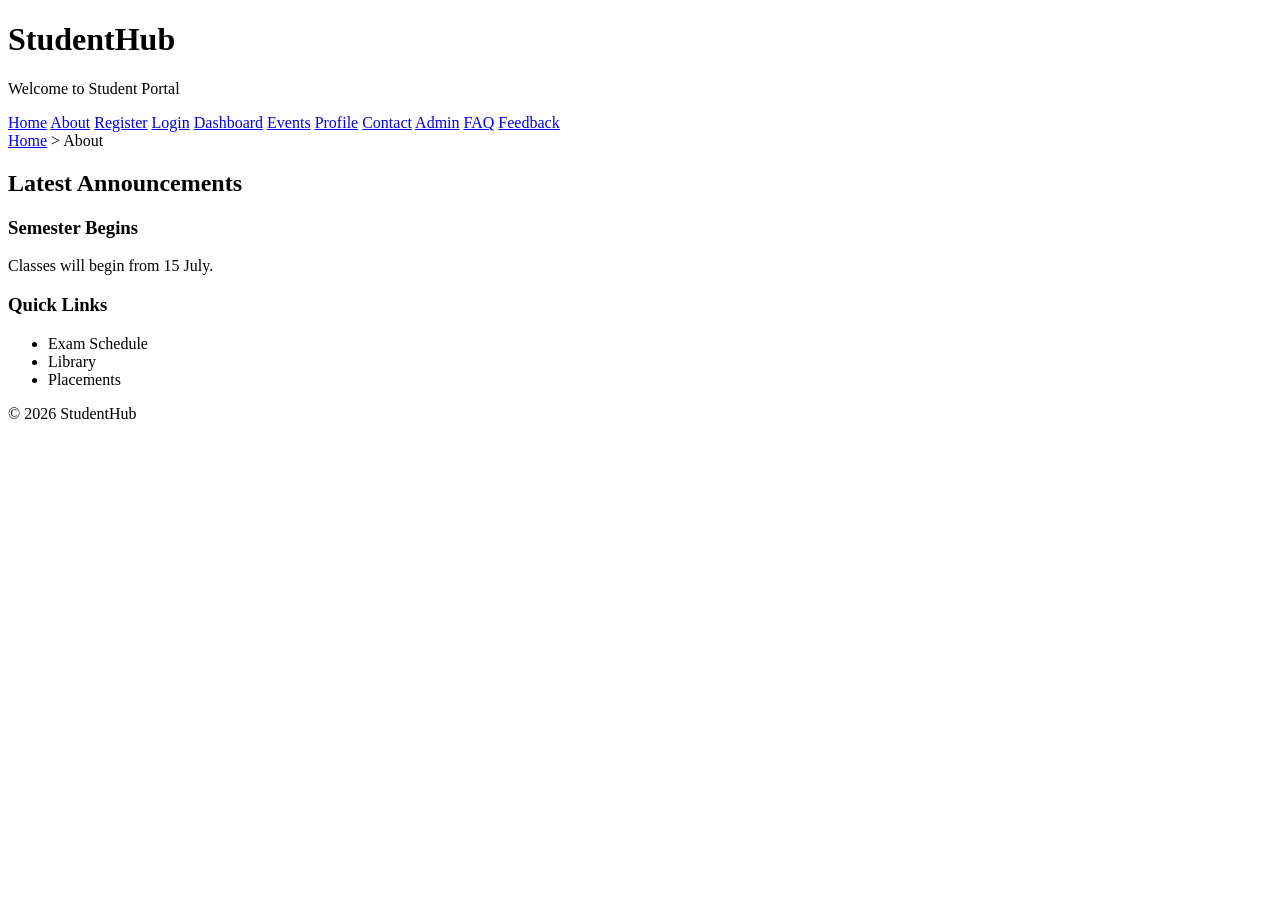
==== index.html @ dac8be07 "Updated Practical 3 responsive design" ====
<!DOCTYPE html>
<html lang="en">

<head>

<meta charset="UTF-8">

<meta name="viewport"
content="width=device-width, initial-scale=1.0">

<title>StudentHub - Home</title>

<link rel="stylesheet" href="css/style.css">

</head>

<body>

<header>

<h1>StudentHub</h1>

<p>Welcome to Student Portal</p>

</header>

<nav>
    

<a href="index.html">Home</a>

<a href="about.html">About</a>

<a href="register.html">Register</a>

<a href="login.html">Login</a>

<a href="dashboard.html">Dashboard</a>

<a href="events.html">Events</a>

<a href="profile.html">Profile</a>

<a href="contact.html">Contact</a>

<a href="admin.html">Admin</a>

<a href="faq.html">FAQ</a>

<a href="feedback.html">Feedback</a>

</nav>
<!-- Breadcrumb Navigation -->
<nav aria-label="Breadcrumb">
    <a href="index.html">Home</a> &gt;
    <span>About</span>
</nav>

<main>

<section>

<h2>Latest Announcements</h2>

<article>

<h3>Semester Begins</h3>

<p>Classes will begin from 15 July.</p>

</article>

</section>

<aside>

<h3>Quick Links</h3>

<ul>

<li>Exam Schedule</li>

<li>Library</li>

<li>Placements</li>

</ul>

</aside>

</main>

<footer>

<p>© 2026 StudentHub</p>

</footer>

</body>

</html>
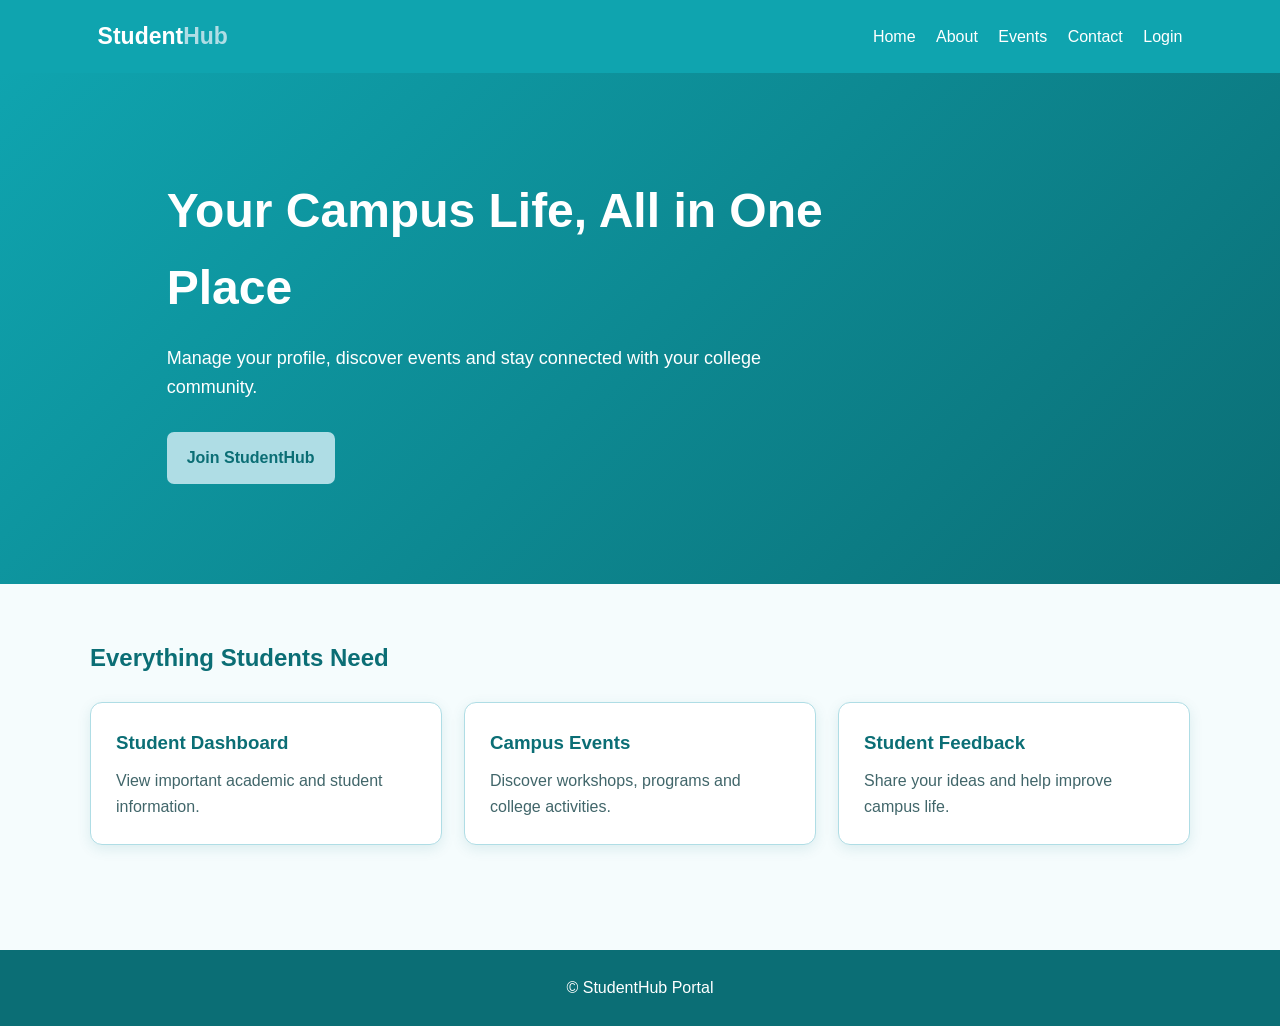
==== commit 452779a7: "Initial commit" ====
--- a/index.html
+++ b/index.html
@@ -1,101 +1,61 @@
 <!DOCTYPE html>
 <html lang="en">
-
 <head>
-
-<meta charset="UTF-8">
-
-<meta name="viewport"
-content="width=device-width, initial-scale=1.0">
-
-<title>StudentHub - Home</title>
-
-<link rel="stylesheet" href="css/style.css">
-
+  <meta charset="UTF-8">
+  <meta name="viewport" content="width=device-width, initial-scale=1.0">
+  <title>Home | StudentHub</title>
+  <link rel="stylesheet" href="style.css">
 </head>
-
 <body>
 
-<header>
+<nav>
+  <a class="brand" href="index.html">Student<span>Hub</span></a>
 
-<h1>StudentHub</h1>
-
-<p>Welcome to Student Portal</p>
-
-</header>
-
-<nav>
-    
-
-<a href="index.html">Home</a>
-
-<a href="about.html">About</a>
-
-<a href="register.html">Register</a>
-
-<a href="login.html">Login</a>
-
-<a href="dashboard.html">Dashboard</a>
-
-<a href="events.html">Events</a>
-
-<a href="profile.html">Profile</a>
-
-<a href="contact.html">Contact</a>
-
-<a href="admin.html">Admin</a>
-
-<a href="faq.html">FAQ</a>
-
-<a href="feedback.html">Feedback</a>
-
-</nav>
-<!-- Breadcrumb Navigation -->
-<nav aria-label="Breadcrumb">
-    <a href="index.html">Home</a> &gt;
-    <span>About</span>
+  <div>
+    <a href="index.html">Home</a>
+    <a href="about.html">About</a>
+    <a href="events.html">Events</a>
+    <a href="contact.html">Contact</a>
+    <a href="login.html">Login</a>
+  </div>
 </nav>
 
-<main>
-
-<section>
-
-<h2>Latest Announcements</h2>
-
-<article>
-
-<h3>Semester Begins</h3>
-
-<p>Classes will begin from 15 July.</p>
-
-</article>
-
+<section class="hero">
+  <div class="container">
+    <h1>Your Campus Life, All in One Place</h1>
+    <p>
+      Manage your profile, discover events and stay connected
+      with your college community.
+    </p>
+    <a class="btn btn-light" href="register.html">Join StudentHub</a>
+  </div>
 </section>
 
-<aside>
+<section class="section container">
+  <h2>Everything Students Need</h2>
 
-<h3>Quick Links</h3>
+  <div class="grid">
+    <div class="card">
+      <h3>Student Dashboard</h3>
+      <p>View important academic and student information.</p>
+    </div>
 
-<ul>
+    <div class="card">
+      <h3>Campus Events</h3>
+      <p>Discover workshops, programs and college activities.</p>
+    </div>
 
-<li>Exam Schedule</li>
+    <div class="card">
+      <h3>Student Feedback</h3>
+      <p>Share your ideas and help improve campus life.</p>
+    </div>
+  </div>
+</section>
 
-<li>Library</li>
-
-<li>Placements</li>
-
-</ul>
-
-</aside>
-
-</main>
-
-<footer>
-
-<p>© 2026 StudentHub</p>
-
+<footer class="footer">
+  © <span id="year"></span> StudentHub Portal
 </footer>
 
+<script src="js/script.js"></script>
 </body>
-
 </html>
--- a/style.css
+++ b/style.css
@@ -0,0 +1,295 @@
+* {
+  box-sizing: border-box;
+  margin: 0;
+  padding: 0;
+}
+
+body {
+  font-family: Arial, sans-serif;
+  background: #f5fcfd;
+  color: #164044;
+  line-height: 1.6;
+}
+
+nav {
+  background: #0FA4AF;
+  padding: 18px 7%;
+  display: flex;
+  justify-content: space-between;
+  align-items: center;
+  box-shadow: 0 3px 10px #0B6E7533;
+}
+
+nav a {
+  color: white;
+  text-decoration: none;
+  margin: 0 8px;
+  font-weight: 500;
+}
+
+nav a:hover {
+  color: #AFDDE5;
+}
+
+.brand {
+  font-size: 23px;
+  font-weight: bold;
+}
+
+.brand span {
+  color: #AFDDE5;
+}
+
+.hero {
+  padding: 100px 7%;
+  background: linear-gradient(135deg, #0FA4AF, #0B6E75);
+  color: white;
+}
+
+.hero h1 {
+  font-size: 48px;
+  max-width: 680px;
+  margin-bottom: 18px;
+}
+
+.hero p {
+  max-width: 620px;
+  font-size: 18px;
+  margin-bottom: 30px;
+}
+
+.container {
+  width: 86%;
+  max-width: 1100px;
+  margin: auto;
+}
+
+.section {
+  padding: 55px 0;
+}
+
+.section h1,
+.section h2 {
+  color: #0B6E75;
+  margin-bottom: 15px;
+}
+
+.grid {
+  display: grid;
+  grid-template-columns: repeat(auto-fit, minmax(220px, 1fr));
+  gap: 22px;
+  margin-top: 25px;
+}
+
+.card,
+form {
+  background: white;
+  padding: 25px;
+  border-radius: 12px;
+  border: 1px solid #AFDDE5;
+  box-shadow: 0 4px 14px #0B6E751C;
+}
+
+.card h3 {
+  color: #0B6E75;
+  margin-bottom: 10px;
+}
+
+.card p {
+  color: #41666A;
+}
+
+.btn {
+  display: inline-block;
+  background: #0FA4AF;
+  color: white;
+  border: 2px solid #0FA4AF;
+  padding: 11px 18px;
+  border-radius: 7px;
+  text-decoration: none;
+  cursor: pointer;
+  font-weight: bold;
+}
+
+.btn:hover {
+  background: #0B6E75;
+  border-color: #0B6E75;
+}
+
+.btn-light {
+  background: #AFDDE5;
+  color: #0B6E75;
+  border-color: #AFDDE5;
+}
+
+.btn-light:hover {
+  background: white;
+  color: #0B6E75;
+}
+
+.title {
+  text-align: center;
+  background: #AFDDE5;
+  padding: 45px 20px;
+  color: #0B6E75;
+}
+
+.title h1 {
+  font-size: 38px;
+  margin-bottom: 8px;
+}
+
+.form-card {
+  max-width: 510px;
+  margin: 50px auto;
+}
+
+.form-card h2 {
+  color: #0B6E75;
+  margin-bottom: 20px;
+}
+
+.field {
+  margin: 16px 0;
+}
+
+.field label {
+  display: block;
+  color: #0B6E75;
+  font-weight: bold;
+  margin-bottom: 6px;
+}
+
+.field input,
+.field select,
+.field textarea {
+  width: 100%;
+  padding: 12px;
+  border: 1px solid #0B6E75;
+  border-radius: 6px;
+  font-family: Arial, sans-serif;
+  font-size: 15px;
+  color: #164044;
+  background: #FAFFFF;
+}
+
+.field input:focus,
+.field select:focus,
+.field textarea:focus {
+  outline: 3px solid #AFDDE5;
+  border-color: #0FA4AF;
+}
+
+.field textarea {
+  height: 115px;
+  resize: vertical;
+}
+
+.stats {
+  display: grid;
+  grid-template-columns: repeat(auto-fit, minmax(180px, 1fr));
+  gap: 20px;
+  margin: 28px 0;
+}
+
+.stat {
+  background: #AFDDE5;
+  padding: 25px;
+  text-align: center;
+  border-radius: 12px;
+  border: 2px solid #0B6E75;
+  box-shadow: 0 4px 12px #0B6E7522;
+}
+
+.stat h2 {
+  color: #0B6E75;
+  font-size: 34px;
+  margin-bottom: 5px;
+}
+
+.stat p {
+  color: #164044;
+  font-weight: bold;
+}
+
+table {
+  width: 100%;
+  background: white;
+  border-collapse: collapse;
+  margin-top: 25px;
+  border: 2px solid #0B6E75;
+  box-shadow: 0 4px 14px #0B6E7522;
+}
+
+th,
+td {
+  padding: 14px;
+  text-align: left;
+  border: 1px solid #0B6E75;
+}
+
+th {
+  background: #0FA4AF;
+  color: white;
+}
+
+tr:nth-child(even) {
+  background: #F0FBFC;
+}
+
+tr:hover {
+  background: #AFDDE5;
+}
+
+.footer {
+  background: #0B6E75;
+  color: white;
+  text-align: center;
+  padding: 25px;
+  margin-top: 50px;
+}
+
+a {
+  color: #0B6E75;
+}
+
+a:hover {
+  color: #0FA4AF;
+}
+
+@media (max-width: 650px) {
+  nav {
+    display: block;
+    text-align: center;
+  }
+
+  nav div {
+    margin-top: 15px;
+  }
+
+  nav a {
+    display: inline-block;
+    margin: 5px;
+  }
+
+  .hero {
+    padding: 65px 7%;
+  }
+
+  .hero h1 {
+    font-size: 36px;
+  }
+
+  .title h1 {
+    font-size: 30px;
+  }
+
+  table {
+    font-size: 14px;
+  }
+
+  th,
+  td {
+    padding: 9px;
+  }
+}
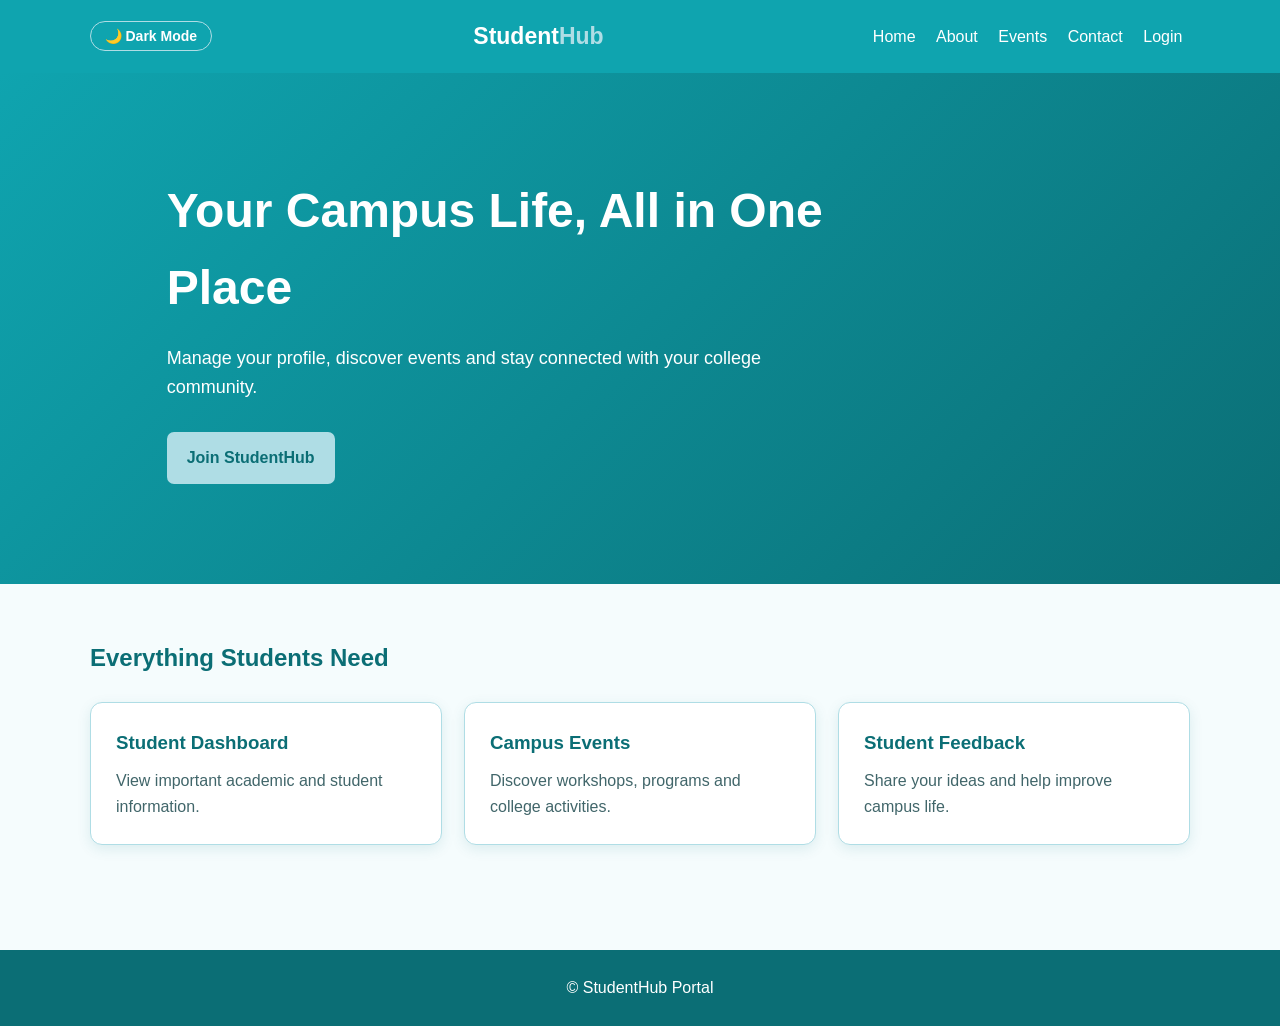
==== commit ee0b199b: "Added persistent dark and light theme toggle across all pages" ====
--- a/index.html
+++ b/index.html
@@ -9,6 +9,8 @@
 <body>
 
 <nav>
+  
+  <button id="themeBtn">🌙 Dark Mode</button>
   <a class="brand" href="index.html">Student<span>Hub</span></a>
 
   <div>
--- a/style.css
+++ b/style.css
@@ -1,3 +1,81 @@
+/* ==========================================================================
+   Global & Light/Dark Theme Variables
+   ========================================================================== */
+:root {
+  /* Light Theme (Your original teal palette) */
+  --bg-main: #f5fcfd;
+  --text-main: #164044;
+  --text-muted: #41666A;
+  
+  --nav-bg: #0FA4AF;
+  --nav-text: #ffffff;
+  --nav-hover: #AFDDE5;
+  
+  --hero-bg: linear-gradient(135deg, #0FA4AF, #0B6E75);
+  --hero-text: #ffffff;
+  
+  --card-bg: #ffffff;
+  --card-border: #AFDDE5;
+  --card-shadow: 0 4px 14px #0B6E751C;
+  
+  --heading-color: #0B6E75;
+  --title-bg: #AFDDE5;
+  
+  --input-bg: #FAFFFF;
+  --input-border: #0B6E75;
+  --input-focus: #AFDDE5;
+  
+  --stat-bg: #AFDDE5;
+  --stat-border: #0B6E75;
+  
+  --table-bg: #ffffff;
+  --table-border: #0B6E75;
+  --table-even: #F0FBFC;
+  --table-hover: #AFDDE5;
+  
+  --footer-bg: #0B6E75;
+  --footer-text: #ffffff;
+}
+
+[data-theme="dark"] {
+  /* Dark Theme */
+  --bg-main: #12181b;
+  --text-main: #e0e6ed;
+  --text-muted: #9fb3c8;
+  
+  --nav-bg: #1b2830;
+  --nav-text: #ffffff;
+  --nav-hover: #38bec9;
+  
+  --hero-bg: linear-gradient(135deg, #1b2830, #0f171c);
+  --hero-text: #ffffff;
+  
+  --card-bg: #1e293b;
+  --card-border: #334155;
+  --card-shadow: 0 4px 14px rgba(0, 0, 0, 0.4);
+  
+  --heading-color: #38bec9;
+  --title-bg: #1e293b;
+  
+  --input-bg: #0f172a;
+  --input-border: #334155;
+  --input-focus: #38bec9;
+  
+  --stat-bg: #1e293b;
+  --stat-border: #38bec9;
+  
+  --table-bg: #1e293b;
+  --table-border: #334155;
+  --table-even: #0f172a;
+  --table-hover: #334155;
+  
+  --footer-bg: #0f171c;
+  --footer-text: #ffffff;
+}
+
+/* ==========================================================================
+   Base Styles
+   ========================================================================== */
 * {
   box-sizing: border-box;
   margin: 0;
@@ -6,13 +84,14 @@
 
 body {
   font-family: Arial, sans-serif;
-  background: #f5fcfd;
-  color: #164044;
+  background: var(--bg-main);
+  color: var(--text-main);
   line-height: 1.6;
+  transition: background-color 0.3s ease, color 0.3s ease;
 }
 
 nav {
-  background: #0FA4AF;
+  background: var(--nav-bg);
   padding: 18px 7%;
   display: flex;
   justify-content: space-between;
@@ -21,29 +100,51 @@
 }
 
 nav a {
-  color: white;
+  color: var(--nav-text);
   text-decoration: none;
   margin: 0 8px;
   font-weight: 500;
 }
 
 nav a:hover {
-  color: #AFDDE5;
+  color: var(--nav-hover);
 }
 
 .brand {
   font-size: 23px;
   font-weight: bold;
+  color: var(--nav-text);
 }
 
 .brand span {
-  color: #AFDDE5;
-}
-
+  color: var(--nav-hover);
+}
+
+/* --- Theme Toggle Button --- */
+#themeBtn, #theme-toggle {
+  background: transparent;
+  color: var(--nav-text);
+  border: 1px solid var(--nav-hover);
+  padding: 6px 14px;
+  border-radius: 20px;
+  cursor: pointer;
+  font-weight: bold;
+  font-size: 14px;
+  transition: all 0.3s ease;
+}
+
+#themeBtn:hover, #theme-toggle:hover {
+  background: var(--nav-hover);
+  color: var(--heading-color);
+}
+
+/* ==========================================================================
+   Hero & Layout Sections
+   ========================================================================== */
 .hero {
   padding: 100px 7%;
-  background: linear-gradient(135deg, #0FA4AF, #0B6E75);
-  color: white;
+  background: var(--hero-bg);
+  color: var(--hero-text);
 }
 
 .hero h1 {
@@ -70,7 +171,7 @@
 
 .section h1,
 .section h2 {
-  color: #0B6E75;
+  color: var(--heading-color);
   margin-bottom: 15px;
 }
 
@@ -81,24 +182,27 @@
   margin-top: 25px;
 }
 
+/* Cards & Forms */
 .card,
 form {
-  background: white;
+  background: var(--card-bg);
   padding: 25px;
   border-radius: 12px;
-  border: 1px solid #AFDDE5;
-  box-shadow: 0 4px 14px #0B6E751C;
+  border: 1px solid var(--card-border);
+  box-shadow: var(--card-shadow);
+  transition: background-color 0.3s ease, border-color 0.3s ease;
 }
 
 .card h3 {
-  color: #0B6E75;
+  color: var(--heading-color);
   margin-bottom: 10px;
 }
 
 .card p {
-  color: #41666A;
-}
-
+  color: var(--text-muted);
+}
+
+/* Buttons */
 .btn {
   display: inline-block;
   background: #0FA4AF;
@@ -117,21 +221,22 @@
 }
 
 .btn-light {
-  background: #AFDDE5;
-  color: #0B6E75;
-  border-color: #AFDDE5;
+  background: var(--title-bg);
+  color: var(--heading-color);
+  border-color: var(--title-bg);
 }
 
 .btn-light:hover {
-  background: white;
-  color: #0B6E75;
-}
-
+  background: var(--card-bg);
+  color: var(--heading-color);
+}
+
+/* Titles & Forms */
 .title {
   text-align: center;
-  background: #AFDDE5;
+  background: var(--title-bg);
   padding: 45px 20px;
-  color: #0B6E75;
+  color: var(--heading-color);
 }
 
 .title h1 {
@@ -145,7 +250,7 @@
 }
 
 .form-card h2 {
-  color: #0B6E75;
+  color: var(--heading-color);
   margin-bottom: 20px;
 }
 
@@ -155,7 +260,7 @@
 
 .field label {
   display: block;
-  color: #0B6E75;
+  color: var(--heading-color);
   font-weight: bold;
   margin-bottom: 6px;
 }
@@ -165,18 +270,18 @@
 .field textarea {
   width: 100%;
   padding: 12px;
-  border: 1px solid #0B6E75;
+  border: 1px solid var(--input-border);
   border-radius: 6px;
   font-family: Arial, sans-serif;
   font-size: 15px;
-  color: #164044;
-  background: #FAFFFF;
+  color: var(--text-main);
+  background: var(--input-bg);
 }
 
 .field input:focus,
 .field select:focus,
 .field textarea:focus {
-  outline: 3px solid #AFDDE5;
+  outline: 3px solid var(--input-focus);
   border-color: #0FA4AF;
 }
 
@@ -185,6 +290,7 @@
   resize: vertical;
 }
 
+/* Stats */
 .stats {
   display: grid;
   grid-template-columns: repeat(auto-fit, minmax(180px, 1fr));
@@ -193,70 +299,73 @@
 }
 
 .stat {
-  background: #AFDDE5;
+  background: var(--stat-bg);
   padding: 25px;
   text-align: center;
   border-radius: 12px;
-  border: 2px solid #0B6E75;
-  box-shadow: 0 4px 12px #0B6E7522;
+  border: 2px solid var(--stat-border);
+  box-shadow: var(--card-shadow);
 }
 
 .stat h2 {
-  color: #0B6E75;
+  color: var(--heading-color);
   font-size: 34px;
   margin-bottom: 5px;
 }
 
 .stat p {
-  color: #164044;
+  color: var(--text-main);
   font-weight: bold;
 }
 
+/* Tables */
 table {
   width: 100%;
-  background: white;
+  background: var(--table-bg);
   border-collapse: collapse;
   margin-top: 25px;
-  border: 2px solid #0B6E75;
-  box-shadow: 0 4px 14px #0B6E7522;
+  border: 2px solid var(--table-border);
+  box-shadow: var(--card-shadow);
 }
 
 th,
 td {
   padding: 14px;
   text-align: left;
-  border: 1px solid #0B6E75;
+  border: 1px solid var(--table-border);
 }
 
 th {
-  background: #0FA4AF;
-  color: white;
+  background: var(--nav-bg);
+  color: var(--nav-text);
 }
 
 tr:nth-child(even) {
-  background: #F0FBFC;
+  background: var(--table-even);
 }
 
 tr:hover {
-  background: #AFDDE5;
-}
-
+  background: var(--table-hover);
+}
+
+/* Footer & Links */
 .footer {
-  background: #0B6E75;
-  color: white;
+  background: var(--footer-bg);
+  color: var(--footer-text);
   text-align: center;
   padding: 25px;
   margin-top: 50px;
 }
 
 a {
-  color: #0B6E75;
+  color: var(--heading-color);
 }
 
 a:hover {
   color: #0FA4AF;
 }
 
+/* Responsive Styles */
 @media (max-width: 650px) {
   nav {
     display: block;
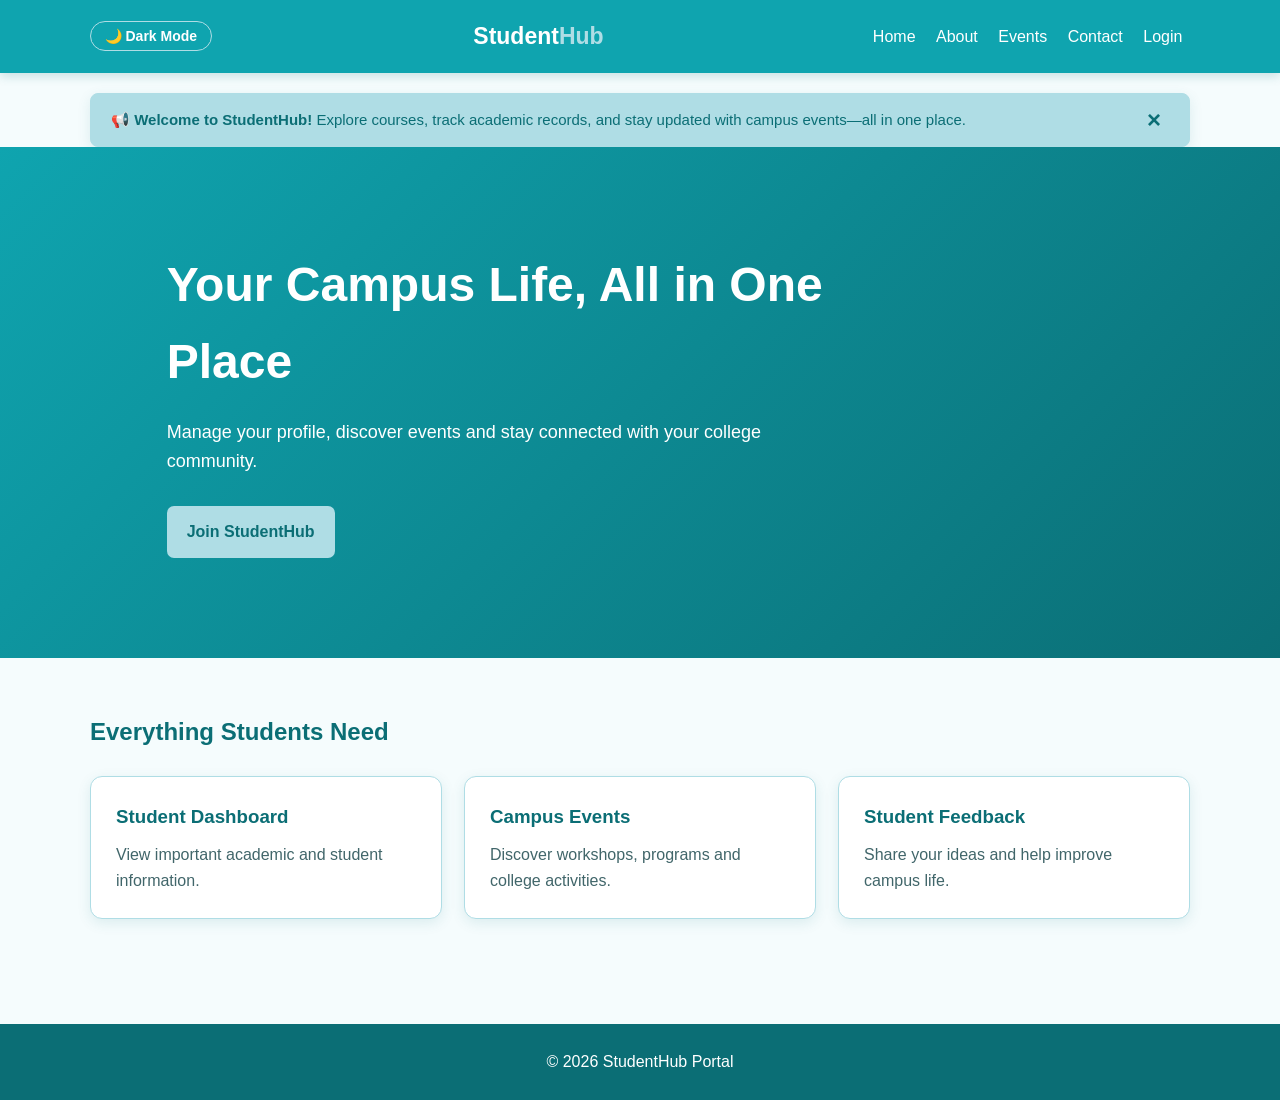
==== commit 4840fee9: "Added popup dismiss logic and updated script" ====
--- a/index.html
+++ b/index.html
@@ -9,7 +9,6 @@
 <body>
 
 <nav>
-  
   <button id="themeBtn">🌙 Dark Mode</button>
   <a class="brand" href="index.html">Student<span>Hub</span></a>
 
@@ -21,6 +20,11 @@
     <a href="login.html">Login</a>
   </div>
 </nav>
+
+<div id="popupBanner" class="popup-banner">
+  <span>📢 <strong>Welcome to StudentHub!</strong> Explore courses, track academic records, and stay updated with campus events—all in one place.</span>
+  <button id="closePopupBtn" class="popup-close-btn" aria-label="Close popup">&times;</button>
+</div>
 
 <section class="hero">
   <div class="container">
--- a/style.css
+++ b/style.css
@@ -136,6 +136,45 @@
 #themeBtn:hover, #theme-toggle:hover {
   background: var(--nav-hover);
   color: var(--heading-color);
+}
+
+/* --- Popup Banner Styling --- */
+.popup-banner {
+  background-color: var(--title-bg);
+  color: var(--heading-color);
+  border: 1px solid var(--card-border);
+  padding: 14px 20px;
+  margin: 20px auto 0 auto;
+  width: 86%;
+  max-width: 1100px;
+  border-radius: 8px;
+  display: flex;
+  justify-content: space-between;
+  align-items: center;
+  box-shadow: var(--card-shadow);
+  transition: opacity 0.3s ease;
+}
+
+.popup-banner span {
+  font-size: 15px;
+  line-height: 1.4;
+}
+
+.popup-close-btn {
+  background: transparent;
+  border: none;
+  font-size: 24px;
+  font-weight: bold;
+  color: var(--heading-color);
+  cursor: pointer;
+  padding: 0 8px;
+  margin-left: 15px;
+  line-height: 1;
+  transition: color 0.2s ease;
+}
+
+.popup-close-btn:hover {
+  color: #ff4d4d;
 }
 
 /* ==========================================================================
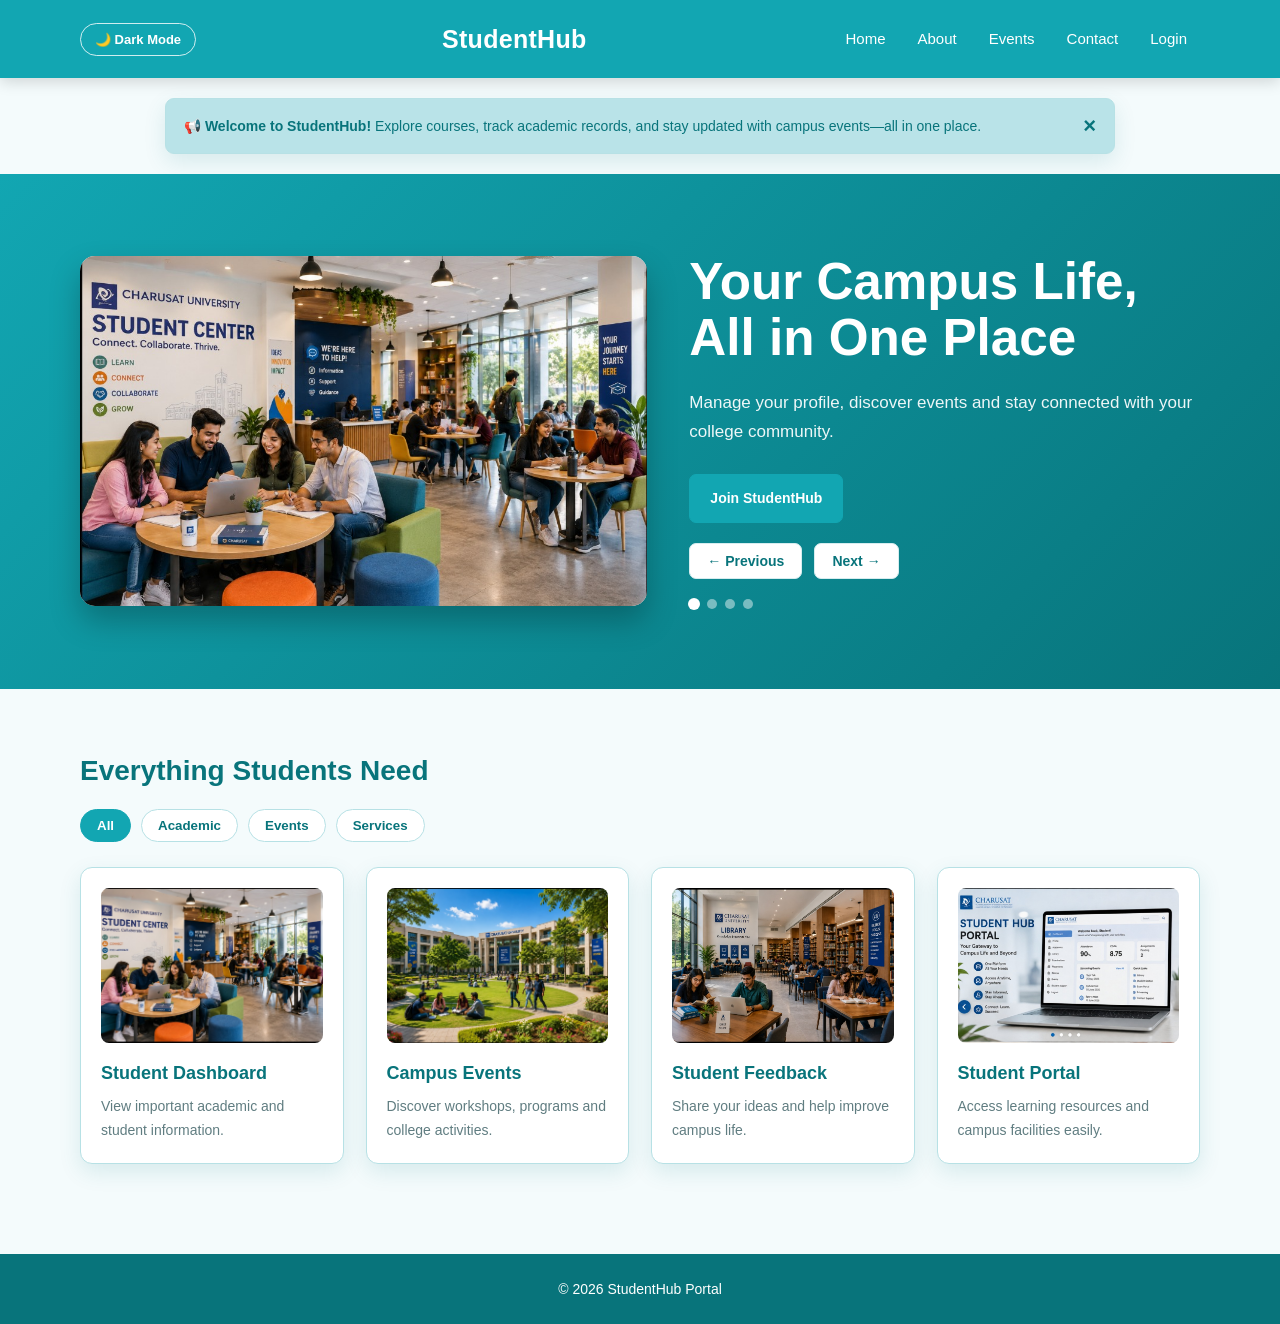
==== commit 47031390: "Update StudentHub design and pages" ====
--- a/index.html
+++ b/index.html
@@ -1,67 +1,890 @@
 <!DOCTYPE html>
 <html lang="en">
+
 <head>
-  <meta charset="UTF-8">
-  <meta name="viewport" content="width=device-width, initial-scale=1.0">
-  <title>Home | StudentHub</title>
-  <link rel="stylesheet" href="style.css">
+
+    <meta charset="UTF-8">
+
+    <meta name="viewport"
+          content="width=device-width, initial-scale=1.0">
+
+    <title>Home | StudentHub</title>
+
+    <!-- Main CSS -->
+    <link rel="stylesheet" href="style.css">
+
 </head>
+
+
 <body>
 
-<nav>
-  <button id="themeBtn">🌙 Dark Mode</button>
-  <a class="brand" href="index.html">Student<span>Hub</span></a>
-
-  <div>
-    <a href="index.html">Home</a>
-    <a href="about.html">About</a>
-    <a href="events.html">Events</a>
-    <a href="contact.html">Contact</a>
-    <a href="login.html">Login</a>
-  </div>
-</nav>
-
-<div id="popupBanner" class="popup-banner">
-  <span>📢 <strong>Welcome to StudentHub!</strong> Explore courses, track academic records, and stay updated with campus events—all in one place.</span>
-  <button id="closePopupBtn" class="popup-close-btn" aria-label="Close popup">&times;</button>
+
+<!-- =====================================================
+     HEADER
+===================================================== -->
+
+<header class="header">
+
+    <div class="container">
+
+        <!-- Dark Mode Button -->
+
+        <button
+            id="darkModeBtn"
+            class="dark-mode-btn"
+            type="button"
+            aria-label="Toggle dark mode">
+
+            🌙 Dark Mode
+
+        </button>
+
+
+        <!-- Website Logo -->
+
+        <h2 class="logo">
+            StudentHub
+        </h2>
+
+
+        <!-- Navigation -->
+
+        <nav class="nav"
+             aria-label="Main navigation">
+
+            <a href="index.html">
+                Home
+            </a>
+
+            <a href="about.html">
+                About
+            </a>
+
+            <a href="events.html">
+                Events
+            </a>
+
+            <a href="contact.html">
+                Contact
+            </a>
+
+            <a href="login.html">
+                Login
+            </a>
+
+        </nav>
+
+    </div>
+
+</header>
+
+
+
+<!-- =====================================================
+     WELCOME MESSAGE
+===================================================== -->
+
+<div class="container">
+
+    <div class="alert"
+         id="alert">
+
+        <span>
+
+            📢
+            <strong>
+                Welcome to StudentHub!
+            </strong>
+
+            Explore courses, track academic records,
+            and stay updated with campus events—all in one place.
+
+        </span>
+
+
+        <button
+            id="closeAlert"
+            class="close-btn"
+            type="button"
+            aria-label="Close welcome message">
+
+            ×
+
+        </button>
+
+    </div>
+
 </div>
 
+
+
+<!-- =====================================================
+     HERO / IMAGE SLIDER
+===================================================== -->
+
 <section class="hero">
-  <div class="container">
-    <h1>Your Campus Life, All in One Place</h1>
+
+    <div class="container">
+
+        <div class="slider">
+
+
+            <!-- ===============================
+                 SLIDER IMAGE
+            ================================ -->
+
+            <div class="slider-image-container">
+
+                <img
+                    id="sliderImage"
+                    src="js/images/student%20center.jpeg"
+                    alt="Student Center"
+                    class="slider-image"
+                >
+
+            </div>
+
+
+
+            <!-- ===============================
+                 SLIDER CONTENT
+            ================================ -->
+
+            <div class="hero-content">
+
+
+                <h1 id="sliderTitle">
+
+                    Your Campus Life,
+                    All in One Place
+
+                </h1>
+
+
+                <p id="sliderDescription">
+
+                    Manage your profile, discover events
+                    and stay connected with your college
+                    community.
+
+                </p>
+
+
+
+                <!-- ===============================
+                     JOIN STUDENTHUB
+                ================================ -->
+
+                <a
+                    href="register.html"
+                    class="btn">
+
+                    Join StudentHub
+
+                </a>
+
+
+
+                <!-- ===============================
+                     PREVIOUS / NEXT
+                ================================ -->
+
+                <div class="nav-buttons">
+
+
+                    <button
+                        id="prevBtn"
+                        class="btn btn-nav"
+                        type="button"
+                        aria-label="Previous slide">
+
+                        ← Previous
+
+                    </button>
+
+
+                    <button
+                        id="nextBtn"
+                        class="btn btn-nav"
+                        type="button"
+                        aria-label="Next slide">
+
+                        Next →
+
+                    </button>
+
+
+                </div>
+
+
+
+                <!-- ===============================
+                     SLIDER INDICATORS
+                ================================ -->
+
+                <div
+                    class="slider-dots"
+                    aria-label="Slider indicators">
+
+                    <span
+                        class="slider-dot active"
+                        data-slide="0">
+                    </span>
+
+                    <span
+                        class="slider-dot"
+                        data-slide="1">
+                    </span>
+
+                    <span
+                        class="slider-dot"
+                        data-slide="2">
+                    </span>
+
+                    <span
+                        class="slider-dot"
+                        data-slide="3">
+                    </span>
+
+                </div>
+
+
+            </div>
+
+        </div>
+
+    </div>
+
+</section>
+
+
+
+<!-- =====================================================
+     STUDENT SERVICES
+===================================================== -->
+
+<section class="section">
+
+    <div class="container">
+
+
+        <h2>
+            Everything Students Need
+        </h2>
+
+
+
+        <!-- ===============================
+             FILTER BUTTONS
+        ================================ -->
+
+        <div class="filter-buttons">
+
+
+            <button
+                class="filter-btn active"
+                data-filter="all"
+                type="button">
+
+                All
+
+            </button>
+
+
+            <button
+                class="filter-btn"
+                data-filter="academic"
+                type="button">
+
+                Academic
+
+            </button>
+
+
+            <button
+                class="filter-btn"
+                data-filter="events"
+                type="button">
+
+                Events
+
+            </button>
+
+
+            <button
+                class="filter-btn"
+                data-filter="services"
+                type="button">
+
+                Services
+
+            </button>
+
+
+        </div>
+
+
+
+        <!-- =================================================
+             CARDS
+        ================================================== -->
+
+        <div class="grid">
+
+
+
+            <!-- ===============================
+                 STUDENT DASHBOARD
+            ================================ -->
+
+            <div
+                class="card"
+                data-category="academic">
+
+
+                <img
+                    src="js/images/student%20center.jpeg"
+                    alt="Student Center"
+                    class="card-img"
+                >
+
+
+                <h3>
+                    Student Dashboard
+                </h3>
+
+
+                <p>
+                    View important academic and
+                    student information.
+                </p>
+
+
+            </div>
+
+
+
+            <!-- ===============================
+                 CAMPUS EVENTS
+            ================================ -->
+
+            <div
+                class="card"
+                data-category="events">
+
+
+                <img
+                    src="js/images/charusat%20university.jpeg"
+                    alt="CHARUSAT University campus"
+                    class="card-img"
+                >
+
+
+                <h3>
+                    Campus Events
+                </h3>
+
+
+                <p>
+                    Discover workshops, programs
+                    and college activities.
+                </p>
+
+
+            </div>
+
+
+
+            <!-- ===============================
+                 STUDENT FEEDBACK
+            ================================ -->
+
+            <div
+                class="card"
+                data-category="services">
+
+
+                <img
+                    src="js/images/charusat%20library.jpeg"
+                    alt="CHARUSAT Library"
+                    class="card-img"
+                >
+
+
+                <h3>
+                    Student Feedback
+                </h3>
+
+
+                <p>
+                    Share your ideas and help
+                    improve campus life.
+                </p>
+
+
+            </div>
+
+
+
+            <!-- ===============================
+                 STUDENT PORTAL
+            ================================ -->
+
+            <div
+                class="card"
+                data-category="academic">
+
+
+                <img
+                    src="js/images/student%20hub%20portal.jpeg"
+                    alt="Student Hub Portal"
+                    class="card-img"
+                >
+
+
+                <h3>
+                    Student Portal
+                </h3>
+
+
+                <p>
+                    Access learning resources
+                    and campus facilities easily.
+                </p>
+
+
+            </div>
+
+
+        </div>
+
+    </div>
+
+</section>
+
+
+
+<!-- =====================================================
+     FOOTER
+===================================================== -->
+
+<footer class="footer">
+
     <p>
-      Manage your profile, discover events and stay connected
-      with your college community.
+        © 2026 StudentHub Portal
     </p>
-    <a class="btn btn-light" href="register.html">Join StudentHub</a>
-  </div>
-</section>
-
-<section class="section container">
-  <h2>Everything Students Need</h2>
-
-  <div class="grid">
-    <div class="card">
-      <h3>Student Dashboard</h3>
-      <p>View important academic and student information.</p>
-    </div>
-
-    <div class="card">
-      <h3>Campus Events</h3>
-      <p>Discover workshops, programs and college activities.</p>
-    </div>
-
-    <div class="card">
-      <h3>Student Feedback</h3>
-      <p>Share your ideas and help improve campus life.</p>
-    </div>
-  </div>
-</section>
-
-<footer class="footer">
-  © <span id="year"></span> StudentHub Portal
+
 </footer>
 
-<script src="js/script.js"></script>
+
+
+<!-- =====================================================
+     JAVASCRIPT
+===================================================== -->
+
+<script>
+
+
+/* =====================================================
+   IMAGE SLIDER DATA
+===================================================== */
+
+const slides = [
+
+    {
+        image: "js/images/student%20center.jpeg",
+
+        title:
+            "Your Campus Life, All in One Place",
+
+        description:
+            "Manage your profile, discover events and stay connected with your college community."
+    },
+
+
+    {
+        image: "js/images/charusat%20university.jpeg",
+
+        title:
+            "Explore Your University",
+
+        description:
+            "Discover your campus, facilities and everything your university has to offer."
+    },
+
+
+    {
+        image: "js/images/charusat%20library.jpeg",
+
+        title:
+            "Learn and Grow",
+
+        description:
+            "Access learning resources and make the most of your academic journey."
+    },
+
+
+    {
+        image: "js/images/student%20hub%20portal.jpeg",
+
+        title:
+            "Everything Students Need",
+
+        description:
+            "Access your student portal, events, feedback and academic information."
+    }
+
+];
+
+
+
+/* =====================================================
+   CURRENT SLIDE
+===================================================== */
+
+let currentSlide = 0;
+
+
+
+/* =====================================================
+   SLIDER ELEMENTS
+===================================================== */
+
+const sliderImage =
+    document.getElementById("sliderImage");
+
+const sliderTitle =
+    document.getElementById("sliderTitle");
+
+const sliderDescription =
+    document.getElementById("sliderDescription");
+
+const prevBtn =
+    document.getElementById("prevBtn");
+
+const nextBtn =
+    document.getElementById("nextBtn");
+
+const sliderDots =
+    document.querySelectorAll(".slider-dot");
+
+
+
+/* =====================================================
+   SHOW SLIDE
+===================================================== */
+
+function showSlide(index) {
+
+
+    /* Move to first slide */
+
+    if (index >= slides.length) {
+
+        currentSlide = 0;
+
+    }
+
+
+    /* Move to last slide */
+
+    if (index < 0) {
+
+        currentSlide = slides.length - 1;
+
+    }
+
+
+    const slide =
+        slides[currentSlide];
+
+
+    /* Change image */
+
+    sliderImage.src =
+        slide.image;
+
+
+    /* Change image alternative text */
+
+    sliderImage.alt =
+        slide.title;
+
+
+    /* Change heading */
+
+    sliderTitle.textContent =
+        slide.title;
+
+
+    /* Change description */
+
+    sliderDescription.textContent =
+        slide.description;
+
+
+
+    /* =================================================
+       UPDATE SLIDER DOTS
+    ================================================== */
+
+    sliderDots.forEach(function (dot, index) {
+
+        dot.classList.remove("active");
+
+
+        if (index === currentSlide) {
+
+            dot.classList.add("active");
+
+        }
+
+    });
+
+}
+
+
+
+/* =====================================================
+   NEXT BUTTON
+===================================================== */
+
+nextBtn.addEventListener(
+    "click",
+    function () {
+
+        currentSlide++;
+
+        showSlide(currentSlide);
+
+    }
+);
+
+
+
+/* =====================================================
+   PREVIOUS BUTTON
+===================================================== */
+
+prevBtn.addEventListener(
+    "click",
+    function () {
+
+        currentSlide--;
+
+        showSlide(currentSlide);
+
+    }
+);
+
+
+
+/* =====================================================
+   SLIDER DOT CLICK
+===================================================== */
+
+sliderDots.forEach(function (dot) {
+
+    dot.addEventListener(
+        "click",
+        function () {
+
+            currentSlide =
+                Number(
+                    dot.getAttribute("data-slide")
+                );
+
+            showSlide(currentSlide);
+
+        }
+    );
+
+});
+
+
+
+/* =====================================================
+   IMPORTANT:
+   NO AUTOMATIC SLIDER
+
+   There is intentionally NO setInterval()
+   here.
+
+   The image changes only when:
+   - Previous is pressed
+   - Next is pressed
+   - A slider dot is pressed
+===================================================== */
+
+
+
+/* =====================================================
+   CARD FILTER
+===================================================== */
+
+const filterButtons =
+    document.querySelectorAll(".filter-btn");
+
+const cards =
+    document.querySelectorAll(".card");
+
+
+filterButtons.forEach(function (button) {
+
+
+    button.addEventListener(
+        "click",
+        function () {
+
+
+            const filter =
+                button.getAttribute(
+                    "data-filter"
+                );
+
+
+
+            /* Remove active class */
+
+            filterButtons.forEach(
+                function (btn) {
+
+                    btn.classList.remove(
+                        "active"
+                    );
+
+                }
+            );
+
+
+            /* Add active class */
+
+            button.classList.add("active");
+
+
+
+            /* Filter cards */
+
+            cards.forEach(
+                function (card) {
+
+
+                    const category =
+                        card.getAttribute(
+                            "data-category"
+                        );
+
+
+                    if (
+                        filter === "all" ||
+                        category === filter
+                    ) {
+
+                        card.style.display =
+                            "block";
+
+                    }
+
+                    else {
+
+                        card.style.display =
+                            "none";
+
+                    }
+
+                }
+            );
+
+        }
+    );
+
+});
+
+
+
+/* =====================================================
+   CLOSE WELCOME MESSAGE
+===================================================== */
+
+const closeAlert =
+    document.getElementById("closeAlert");
+
+
+if (closeAlert) {
+
+    closeAlert.addEventListener(
+        "click",
+        function () {
+
+            const alert =
+                document.getElementById("alert");
+
+
+            if (alert) {
+
+                alert.style.display =
+                    "none";
+
+            }
+
+        }
+    );
+
+}
+
+
+
+/* =====================================================
+   DARK MODE
+===================================================== */
+
+const darkModeBtn =
+    document.getElementById("darkModeBtn");
+
+
+if (darkModeBtn) {
+
+
+    darkModeBtn.addEventListener(
+        "click",
+        function () {
+
+
+            document.body.classList.toggle(
+                "dark-mode"
+            );
+
+
+            /* Change button text */
+
+            if (
+                document.body.classList.contains(
+                    "dark-mode"
+                )
+            ) {
+
+                darkModeBtn.textContent =
+                    "☀️ Light Mode";
+
+            }
+
+            else {
+
+                darkModeBtn.textContent =
+                    "🌙 Dark Mode";
+
+            }
+
+        }
+    );
+
+}
+
+
+
+</script>
+
+
 </body>
+
 </html>
--- a/style.css
+++ b/style.css
@@ -1,443 +1,1263 @@
-/* ==========================================================================
-   Global & Light/Dark Theme Variables
-   ========================================================================== */
+/* =========================================================
+   STUDENTHUB - COMPLETE WEBSITE STYLE
+   Blue / Teal Theme
+========================================================= */
+
+/* =========================================================
+   1. THEME COLORS
+========================================================= */
+
 :root {
-  /* Light Theme (Your original teal palette) */
-  --bg-main: #f5fcfd;
-  --text-main: #164044;
-  --text-muted: #41666A;
-  
-  --nav-bg: #0FA4AF;
-  --nav-text: #ffffff;
-  --nav-hover: #AFDDE5;
-  
-  --hero-bg: linear-gradient(135deg, #0FA4AF, #0B6E75);
-  --hero-text: #ffffff;
-  
-  --card-bg: #ffffff;
-  --card-border: #AFDDE5;
-  --card-shadow: 0 4px 14px #0B6E751C;
-  
-  --heading-color: #0B6E75;
-  --title-bg: #AFDDE5;
-  
-  --input-bg: #FAFFFF;
-  --input-border: #0B6E75;
-  --input-focus: #AFDDE5;
-  
-  --stat-bg: #AFDDE5;
-  --stat-border: #0B6E75;
-  
-  --table-bg: #ffffff;
-  --table-border: #0B6E75;
-  --table-even: #F0FBFC;
-  --table-hover: #AFDDE5;
-  
-  --footer-bg: #0B6E75;
-  --footer-text: #ffffff;
-}
-
-[data-theme="dark"] {
-  /* Dark Theme */
-  --bg-main: #12181b;
-  --text-main: #e0e6ed;
-  --text-muted: #9fb3c8;
-  
-  --nav-bg: #1b2830;
-  --nav-text: #ffffff;
-  --nav-hover: #38bec9;
-  
-  --hero-bg: linear-gradient(135deg, #1b2830, #0f171c);
-  --hero-text: #ffffff;
-  
-  --card-bg: #1e293b;
-  --card-border: #334155;
-  --card-shadow: 0 4px 14px rgba(0, 0, 0, 0.4);
-  
-  --heading-color: #38bec9;
-  --title-bg: #1e293b;
-  
-  --input-bg: #0f172a;
-  --input-border: #334155;
-  --input-focus: #38bec9;
-  
-  --stat-bg: #1e293b;
-  --stat-border: #38bec9;
-  
-  --table-bg: #1e293b;
-  --table-border: #334155;
-  --table-even: #0f172a;
-  --table-hover: #334155;
-  
-  --footer-bg: #0f171c;
-  --footer-text: #ffffff;
-}
-
-/* ==========================================================================
-   Base Styles
-   ========================================================================== */
+    --light-blue: #b9e3e8;
+    --blue: #12a6b2;
+    --dark-blue: #08747b;
+
+    --background: #f4fbfc;
+    --white: #ffffff;
+
+    --text: #214b50;
+    --muted-text: #607d81;
+
+    --border: #b7e1e5;
+
+    --input-background: #ffffff;
+    --input-border: #9ccfd4;
+
+    --header-background: #12a6b2;
+    --footer-background: #08747b;
+
+    --shadow: 0 8px 22px rgba(8, 116, 123, 0.12);
+
+    --transition: 0.3s ease;
+}
+
+
+/* =========================================================
+   2. DARK MODE
+========================================================= */
+
+html[data-theme="dark"] {
+    --background: #10191c;
+    --white: #162327;
+
+    --text: #e4f1f3;
+    --muted-text: #a9c1c5;
+
+    --light-blue: #234b50;
+    --blue: #2bb9c4;
+    --dark-blue: #178b95;
+
+    --border: #31555b;
+
+    --input-background: #142226;
+    --input-border: #416970;
+
+    --header-background: #172b30;
+    --footer-background: #0d191c;
+
+    --shadow: 0 8px 22px rgba(0, 0, 0, 0.35);
+}
+
+
+/* =========================================================
+   3. GLOBAL RESET
+========================================================= */
+
 * {
-  box-sizing: border-box;
-  margin: 0;
-  padding: 0;
+    box-sizing: border-box;
+    margin: 0;
+    padding: 0;
+}
+
+html {
+    scroll-behavior: smooth;
 }
 
 body {
-  font-family: Arial, sans-serif;
-  background: var(--bg-main);
-  color: var(--text-main);
-  line-height: 1.6;
-  transition: background-color 0.3s ease, color 0.3s ease;
-}
-
-nav {
-  background: var(--nav-bg);
-  padding: 18px 7%;
-  display: flex;
-  justify-content: space-between;
-  align-items: center;
-  box-shadow: 0 3px 10px #0B6E7533;
-}
-
-nav a {
-  color: var(--nav-text);
-  text-decoration: none;
-  margin: 0 8px;
-  font-weight: 500;
-}
-
-nav a:hover {
-  color: var(--nav-hover);
+    font-family: Arial, Helvetica, sans-serif;
+
+    background: var(--background);
+    color: var(--text);
+
+    line-height: 1.6;
+
+    min-height: 100vh;
+
+    transition:
+        background-color var(--transition),
+        color var(--transition);
+}
+
+
+/* =========================================================
+   4. CONTAINER
+========================================================= */
+
+.container {
+    width: 88%;
+    max-width: 1120px;
+
+    margin: 0 auto;
+}
+
+
+/* =========================================================
+   5. HEADER
+========================================================= */
+
+.header {
+    width: 100%;
+
+    background: var(--header-background);
+    color: #ffffff;
+
+    box-shadow:
+        0 4px 14px rgba(0, 0, 0, 0.15);
+
+    position: relative;
+    z-index: 1000;
+
+    transition:
+        background-color var(--transition);
+}
+
+.header .container {
+    min-height: 78px;
+
+    display: flex;
+
+    align-items: center;
+
+    justify-content: space-between;
+
+    gap: 20px;
+}
+
+
+/* =========================================================
+   6. LOGO
+========================================================= */
+
+.logo {
+    color: #ffffff;
+
+    font-size: 25px;
+
+    font-weight: 700;
+
+    letter-spacing: 0.3px;
+
+    white-space: nowrap;
 }
 
 .brand {
-  font-size: 23px;
-  font-weight: bold;
-  color: var(--nav-text);
+    color: #ffffff;
+
+    text-decoration: none;
+
+    font-size: 25px;
+
+    font-weight: 700;
 }
 
 .brand span {
-  color: var(--nav-hover);
-}
-
-/* --- Theme Toggle Button --- */
-#themeBtn, #theme-toggle {
-  background: transparent;
-  color: var(--nav-text);
-  border: 1px solid var(--nav-hover);
-  padding: 6px 14px;
-  border-radius: 20px;
-  cursor: pointer;
-  font-weight: bold;
-  font-size: 14px;
-  transition: all 0.3s ease;
-}
-
-#themeBtn:hover, #theme-toggle:hover {
-  background: var(--nav-hover);
-  color: var(--heading-color);
-}
-
-/* --- Popup Banner Styling --- */
-.popup-banner {
-  background-color: var(--title-bg);
-  color: var(--heading-color);
-  border: 1px solid var(--card-border);
-  padding: 14px 20px;
-  margin: 20px auto 0 auto;
-  width: 86%;
-  max-width: 1100px;
-  border-radius: 8px;
-  display: flex;
-  justify-content: space-between;
-  align-items: center;
-  box-shadow: var(--card-shadow);
-  transition: opacity 0.3s ease;
-}
-
-.popup-banner span {
-  font-size: 15px;
-  line-height: 1.4;
-}
-
-.popup-close-btn {
-  background: transparent;
-  border: none;
-  font-size: 24px;
-  font-weight: bold;
-  color: var(--heading-color);
-  cursor: pointer;
-  padding: 0 8px;
-  margin-left: 15px;
-  line-height: 1;
-  transition: color 0.2s ease;
-}
-
-.popup-close-btn:hover {
-  color: #ff4d4d;
-}
-
-/* ==========================================================================
-   Hero & Layout Sections
-   ========================================================================== */
+    color: #d9ffff;
+}
+
+
+/* =========================================================
+   7. NAVIGATION
+========================================================= */
+
+.nav {
+    display: flex;
+
+    align-items: center;
+
+    justify-content: flex-end;
+
+    gap: 6px;
+}
+
+.nav a {
+    color: #ffffff;
+
+    text-decoration: none;
+
+    font-size: 15px;
+
+    font-weight: 500;
+
+    padding: 9px 13px;
+
+    border-radius: 6px;
+
+    transition:
+        background-color var(--transition),
+        transform var(--transition);
+}
+
+.nav a:hover {
+    background: rgba(255, 255, 255, 0.18);
+
+    color: #ffffff;
+
+    transform: translateY(-2px);
+}
+
+
+/* =========================================================
+   8. DARK MODE BUTTON
+========================================================= */
+
+.dark-mode-btn,
+#themeBtn {
+    background: transparent;
+
+    color: #ffffff;
+
+    border: 1px solid rgba(255, 255, 255, 0.8);
+
+    padding: 8px 14px;
+
+    border-radius: 20px;
+
+    cursor: pointer;
+
+    font-size: 13px;
+
+    font-weight: 600;
+
+    white-space: nowrap;
+
+    transition:
+        background-color var(--transition),
+        color var(--transition),
+        transform var(--transition);
+}
+
+.dark-mode-btn:hover,
+#themeBtn:hover {
+    background: #ffffff;
+
+    color: var(--dark-blue);
+
+    transform: translateY(-2px);
+}
+
+
+/* =========================================================
+   9. WELCOME ALERT
+========================================================= */
+
+.alert {
+    width: 90%;
+
+    max-width: 950px;
+
+    margin: 20px auto;
+
+    padding: 14px 18px;
+
+    background: var(--light-blue);
+
+    color: var(--dark-blue);
+
+    border: 1px solid var(--border);
+
+    border-radius: 9px;
+
+    box-shadow: var(--shadow);
+
+    display: flex;
+
+    align-items: center;
+
+    gap: 8px;
+
+    font-size: 14px;
+}
+
+.alert strong {
+    font-weight: 700;
+}
+
+.close-btn {
+    margin-left: auto;
+
+    border: none;
+
+    background: transparent;
+
+    color: var(--dark-blue);
+
+    font-size: 22px;
+
+    font-weight: bold;
+
+    cursor: pointer;
+}
+
+.close-btn:hover {
+    color: #d93025;
+}
+
+
+/* =========================================================
+   10. HERO
+========================================================= */
+
 .hero {
-  padding: 100px 7%;
-  background: var(--hero-bg);
-  color: var(--hero-text);
-}
-
-.hero h1 {
-  font-size: 48px;
-  max-width: 680px;
-  margin-bottom: 18px;
-}
-
-.hero p {
-  max-width: 620px;
-  font-size: 18px;
-  margin-bottom: 30px;
-}
-
-.container {
-  width: 86%;
-  max-width: 1100px;
-  margin: auto;
-}
+    background:
+        linear-gradient(
+            135deg,
+            #12a6b2 0%,
+            #08747b 100%
+        );
+
+    color: #ffffff;
+
+    padding: 70px 0;
+}
+
+
+/* =========================================================
+   11. SLIDER
+========================================================= */
+
+.slider {
+    display: grid;
+
+    grid-template-columns:
+        minmax(0, 1fr)
+        minmax(0, 0.9fr);
+
+    align-items: center;
+
+    gap: 42px;
+}
+
+.slider-image-container {
+    width: 100%;
+
+    overflow: hidden;
+
+    border-radius: 15px;
+
+    background: #ffffff;
+
+    box-shadow:
+        0 15px 30px rgba(0, 0, 0, 0.25);
+}
+
+.slider-image {
+    display: block;
+
+    width: 100%;
+
+    height: 350px;
+
+    object-fit: cover;
+}
+
+
+/* =========================================================
+   12. HERO CONTENT
+========================================================= */
+
+.hero-content {
+    padding: 10px 0;
+}
+
+.hero-content h1 {
+    color: #ffffff;
+
+    font-size: clamp(34px, 4vw, 52px);
+
+    line-height: 1.1;
+
+    margin-bottom: 22px;
+
+    font-weight: 700;
+}
+
+.hero-content p {
+    color: rgba(255, 255, 255, 0.93);
+
+    font-size: 17px;
+
+    line-height: 1.7;
+
+    max-width: 560px;
+
+    margin-bottom: 28px;
+}
+
+
+/* =========================================================
+   13. GENERAL BUTTON
+========================================================= */
+
+.btn {
+    display: inline-block;
+
+    padding: 12px 20px;
+
+    background: var(--blue);
+
+    color: #ffffff;
+
+    border: 1px solid var(--blue);
+
+    border-radius: 7px;
+
+    text-decoration: none;
+
+    font-weight: 600;
+
+    font-size: 14px;
+
+    cursor: pointer;
+
+    transition:
+        background-color var(--transition),
+        transform var(--transition),
+        box-shadow var(--transition);
+}
+
+.btn:hover {
+    background: var(--dark-blue);
+
+    border-color: var(--dark-blue);
+
+    color: #ffffff;
+
+    transform: translateY(-2px);
+
+    box-shadow:
+        0 5px 12px rgba(0, 0, 0, 0.18);
+}
+
+
+/* =========================================================
+   14. PREVIOUS / NEXT BUTTONS
+========================================================= */
+
+.nav-buttons {
+    display: flex;
+
+    gap: 12px;
+
+    margin-top: 20px;
+}
+
+.btn-nav {
+    background: #ffffff;
+
+    color: var(--dark-blue);
+
+    border: 1px solid #d6edef;
+
+    padding: 9px 17px;
+
+    border-radius: 7px;
+
+    font-weight: 600;
+}
+
+.btn-nav:hover {
+    background: var(--light-blue);
+
+    color: var(--dark-blue);
+
+    border-color: var(--light-blue);
+
+    box-shadow: none;
+}
+
+
+/* =========================================================
+   15. SLIDER DOTS
+========================================================= */
+
+.slider-dots {
+    display: flex;
+
+    gap: 8px;
+
+    margin-top: 20px;
+}
+
+.slider-dot {
+    width: 10px;
+
+    height: 10px;
+
+    display: inline-block;
+
+    border-radius: 50%;
+
+    background: rgba(255, 255, 255, 0.45);
+
+    cursor: pointer;
+
+    transition: 0.3s ease;
+}
+
+.slider-dot.active {
+    background: #ffffff;
+
+    transform: scale(1.2);
+}
+
+
+/* =========================================================
+   16. SECTION
+========================================================= */
 
 .section {
-  padding: 55px 0;
+    padding: 60px 0;
 }
 
 .section h1,
 .section h2 {
-  color: var(--heading-color);
-  margin-bottom: 15px;
-}
+    color: var(--dark-blue);
+
+    font-size: 28px;
+
+    margin-bottom: 15px;
+
+    font-weight: 700;
+}
+
+html[data-theme="dark"] .section h1,
+html[data-theme="dark"] .section h2 {
+    color: var(--blue);
+}
+
+.section > p {
+    color: var(--muted-text);
+
+    margin-bottom: 25px;
+}
+
+
+/* =========================================================
+   17. FILTER BUTTONS
+========================================================= */
+
+.filter-buttons {
+    display: flex;
+
+    flex-wrap: wrap;
+
+    gap: 10px;
+
+    margin-bottom: 25px;
+}
+
+.filter-btn {
+    background: var(--white);
+
+    color: var(--dark-blue);
+
+    border: 1px solid var(--border);
+
+    padding: 8px 16px;
+
+    border-radius: 20px;
+
+    cursor: pointer;
+
+    font-weight: 600;
+
+    transition: all var(--transition);
+}
+
+.filter-btn:hover {
+    background: var(--light-blue);
+}
+
+.filter-btn.active {
+    background: var(--blue);
+
+    color: #ffffff;
+
+    border-color: var(--blue);
+}
+
+
+/* =========================================================
+   18. CARD GRID
+========================================================= */
 
 .grid {
-  display: grid;
-  grid-template-columns: repeat(auto-fit, minmax(220px, 1fr));
-  gap: 22px;
-  margin-top: 25px;
-}
-
-/* Cards & Forms */
-.card,
-form {
-  background: var(--card-bg);
-  padding: 25px;
-  border-radius: 12px;
-  border: 1px solid var(--card-border);
-  box-shadow: var(--card-shadow);
-  transition: background-color 0.3s ease, border-color 0.3s ease;
+    display: grid;
+
+    grid-template-columns:
+        repeat(4, minmax(0, 1fr));
+
+    gap: 22px;
+}
+
+
+/* =========================================================
+   19. CARDS
+========================================================= */
+
+.card {
+    background: var(--white);
+
+    border: 1px solid var(--border);
+
+    border-radius: 12px;
+
+    padding: 20px;
+
+    box-shadow: var(--shadow);
+
+    overflow: hidden;
+
+    transition:
+        transform var(--transition),
+        box-shadow var(--transition);
+}
+
+.card:hover {
+    transform: translateY(-5px);
+
+    box-shadow:
+        0 12px 28px rgba(8, 116, 123, 0.20);
+}
+
+.card-img {
+    width: 100%;
+
+    height: 155px;
+
+    object-fit: cover;
+
+    border-radius: 8px;
+
+    display: block;
+
+    margin-bottom: 16px;
 }
 
 .card h3 {
-  color: var(--heading-color);
-  margin-bottom: 10px;
+    color: var(--dark-blue);
+
+    font-size: 18px;
+
+    margin-bottom: 8px;
+}
+
+html[data-theme="dark"] .card h3 {
+    color: var(--blue);
 }
 
 .card p {
-  color: var(--text-muted);
-}
-
-/* Buttons */
-.btn {
-  display: inline-block;
-  background: #0FA4AF;
-  color: white;
-  border: 2px solid #0FA4AF;
-  padding: 11px 18px;
-  border-radius: 7px;
-  text-decoration: none;
-  cursor: pointer;
-  font-weight: bold;
-}
-
-.btn:hover {
-  background: #0B6E75;
-  border-color: #0B6E75;
-}
-
-.btn-light {
-  background: var(--title-bg);
-  color: var(--heading-color);
-  border-color: var(--title-bg);
-}
-
-.btn-light:hover {
-  background: var(--card-bg);
-  color: var(--heading-color);
-}
-
-/* Titles & Forms */
-.title {
-  text-align: center;
-  background: var(--title-bg);
-  padding: 45px 20px;
-  color: var(--heading-color);
-}
-
-.title h1 {
-  font-size: 38px;
-  margin-bottom: 8px;
-}
+    color: var(--muted-text);
+
+    font-size: 14px;
+
+    line-height: 1.7;
+}
+
+
+/* =========================================================
+   20. FORMS
+========================================================= */
 
 .form-card {
-  max-width: 510px;
-  margin: 50px auto;
+    max-width: 550px;
+
+    margin: 55px auto;
+
+    background: var(--white);
+
+    border: 1px solid var(--border);
+
+    border-radius: 14px;
+
+    box-shadow: var(--shadow);
+
+    padding: 32px;
 }
 
 .form-card h2 {
-  color: var(--heading-color);
-  margin-bottom: 20px;
-}
+    color: var(--dark-blue);
+
+    margin-bottom: 22px;
+
+    font-size: 27px;
+}
+
+html[data-theme="dark"] .form-card h2 {
+    color: var(--blue);
+}
+
+
+/* =========================================================
+   21. FORM FIELDS
+========================================================= */
 
 .field {
-  margin: 16px 0;
+    margin-bottom: 18px;
 }
 
 .field label {
-  display: block;
-  color: var(--heading-color);
-  font-weight: bold;
-  margin-bottom: 6px;
+    display: block;
+
+    margin-bottom: 6px;
+
+    color: var(--text);
+
+    font-size: 14px;
+
+    font-weight: 600;
 }
 
 .field input,
 .field select,
 .field textarea {
-  width: 100%;
-  padding: 12px;
-  border: 1px solid var(--input-border);
-  border-radius: 6px;
-  font-family: Arial, sans-serif;
-  font-size: 15px;
-  color: var(--text-main);
-  background: var(--input-bg);
+    width: 100%;
+
+    padding: 11px 12px;
+
+    background: var(--input-background);
+
+    color: var(--text);
+
+    border: 1px solid var(--input-border);
+
+    border-radius: 6px;
+
+    outline: none;
+
+    font-family: Arial, Helvetica, sans-serif;
+
+    font-size: 14px;
+
+    transition:
+        border-color var(--transition),
+        box-shadow var(--transition);
 }
 
 .field input:focus,
 .field select:focus,
 .field textarea:focus {
-  outline: 3px solid var(--input-focus);
-  border-color: #0FA4AF;
+    border-color: var(--blue);
+
+    box-shadow:
+        0 0 0 3px rgba(18, 166, 178, 0.15);
 }
 
 .field textarea {
-  height: 115px;
-  resize: vertical;
-}
-
-/* Stats */
-.stats {
-  display: grid;
-  grid-template-columns: repeat(auto-fit, minmax(180px, 1fr));
-  gap: 20px;
-  margin: 28px 0;
-}
-
-.stat {
-  background: var(--stat-bg);
-  padding: 25px;
-  text-align: center;
-  border-radius: 12px;
-  border: 2px solid var(--stat-border);
-  box-shadow: var(--card-shadow);
-}
-
-.stat h2 {
-  color: var(--heading-color);
-  font-size: 34px;
-  margin-bottom: 5px;
-}
-
-.stat p {
-  color: var(--text-main);
-  font-weight: bold;
-}
-
-/* Tables */
+    min-height: 120px;
+
+    resize: vertical;
+}
+
+
+/* =========================================================
+   22. LOGIN PAGE
+========================================================= */
+
+.login-page {
+    min-height: calc(100vh - 78px);
+
+    display: flex;
+
+    align-items: center;
+
+    justify-content: center;
+
+    padding: 50px 20px;
+}
+
+.login-card {
+    width: 100%;
+
+    max-width: 430px;
+
+    background: var(--white);
+
+    border: 1px solid var(--border);
+
+    border-radius: 15px;
+
+    box-shadow: var(--shadow);
+
+    padding: 35px;
+}
+
+.login-card h1 {
+    text-align: center;
+
+    color: var(--dark-blue);
+
+    margin-bottom: 8px;
+}
+
+html[data-theme="dark"] .login-card h1 {
+    color: var(--blue);
+}
+
+.login-subtitle {
+    text-align: center;
+
+    color: var(--muted-text);
+
+    margin-bottom: 28px;
+}
+
+.login-card .btn {
+    width: 100%;
+
+    margin-top: 5px;
+}
+
+.login-links {
+    text-align: center;
+
+    margin-top: 20px;
+}
+
+.login-links a {
+    color: var(--dark-blue);
+
+    text-decoration: none;
+
+    font-weight: 600;
+}
+
+.login-links a:hover {
+    color: var(--blue);
+
+    text-decoration: underline;
+}
+
+
+/* =========================================================
+   23. EVENTS
+========================================================= */
+
+.events-grid {
+    display: grid;
+
+    grid-template-columns:
+        repeat(3, minmax(0, 1fr));
+
+    gap: 24px;
+
+    margin-top: 30px;
+}
+
+.event-card {
+    background: var(--white);
+
+    border: 1px solid var(--border);
+
+    border-radius: 14px;
+
+    padding: 25px;
+
+    box-shadow: var(--shadow);
+
+    transition:
+        transform var(--transition),
+        box-shadow var(--transition);
+}
+
+.event-card:hover {
+    transform: translateY(-5px);
+
+    box-shadow:
+        0 12px 28px rgba(8, 116, 123, 0.20);
+}
+
+.event-card h3 {
+    color: var(--dark-blue);
+
+    font-size: 20px;
+
+    margin-bottom: 12px;
+}
+
+html[data-theme="dark"] .event-card h3 {
+    color: var(--blue);
+}
+
+.event-card p {
+    color: var(--muted-text);
+
+    margin-bottom: 8px;
+}
+
+.event-date {
+    display: inline-block;
+
+    background: var(--light-blue);
+
+    color: var(--dark-blue);
+
+    padding: 6px 12px;
+
+    border-radius: 20px;
+
+    font-size: 13px;
+
+    font-weight: 700;
+
+    margin-bottom: 15px;
+}
+
+
+/* =========================================================
+   24. CONTACT PAGE
+========================================================= */
+
+.contact-wrapper {
+    display: grid;
+
+    grid-template-columns:
+        0.8fr 1.2fr;
+
+    gap: 30px;
+
+    align-items: start;
+
+    max-width: 1000px;
+
+    margin: 50px auto;
+}
+
+.contact-info {
+    background: var(--white);
+
+    border: 1px solid var(--border);
+
+    border-radius: 14px;
+
+    padding: 30px;
+
+    box-shadow: var(--shadow);
+}
+
+.contact-info h2 {
+    color: var(--dark-blue);
+
+    margin-bottom: 15px;
+}
+
+html[data-theme="dark"] .contact-info h2 {
+    color: var(--blue);
+}
+
+.contact-info p {
+    color: var(--muted-text);
+
+    margin-bottom: 16px;
+}
+
+.contact-info strong {
+    color: var(--text);
+}
+
+
+/* =========================================================
+   25. FOOTER
+========================================================= */
+
+.footer {
+    background: var(--footer-background);
+
+    color: #ffffff;
+
+    text-align: center;
+
+    padding: 24px 15px;
+
+    margin-top: 30px;
+}
+
+.footer p {
+    margin: 0;
+
+    font-size: 14px;
+}
+
+
+/* =========================================================
+   26. GENERAL LINKS
+========================================================= */
+
+a {
+    color: var(--dark-blue);
+}
+
+html[data-theme="dark"] a {
+    color: var(--blue);
+}
+
+
+/* =========================================================
+   27. TABLE
+========================================================= */
+
 table {
-  width: 100%;
-  background: var(--table-bg);
-  border-collapse: collapse;
-  margin-top: 25px;
-  border: 2px solid var(--table-border);
-  box-shadow: var(--card-shadow);
+    width: 100%;
+
+    border-collapse: collapse;
+
+    background: var(--white);
+
+    border: 1px solid var(--border);
+
+    box-shadow: var(--shadow);
+
+    margin-top: 25px;
 }
 
 th,
 td {
-  padding: 14px;
-  text-align: left;
-  border: 1px solid var(--table-border);
+    padding: 12px 14px;
+
+    border: 1px solid var(--border);
+
+    text-align: left;
 }
 
 th {
-  background: var(--nav-bg);
-  color: var(--nav-text);
+    background: var(--blue);
+
+    color: #ffffff;
 }
 
 tr:nth-child(even) {
-  background: var(--table-even);
+    background: rgba(18, 166, 178, 0.05);
 }
 
 tr:hover {
-  background: var(--table-hover);
-}
-
-/* Footer & Links */
-.footer {
-  background: var(--footer-bg);
-  color: var(--footer-text);
-  text-align: center;
-  padding: 25px;
-  margin-top: 50px;
-}
-
-a {
-  color: var(--heading-color);
-}
-
-a:hover {
-  color: #0FA4AF;
-}
-
-/* Responsive Styles */
-@media (max-width: 650px) {
-  nav {
-    display: block;
-    text-align: center;
-  }
-
-  nav div {
-    margin-top: 15px;
-  }
-
-  nav a {
-    display: inline-block;
-    margin: 5px;
-  }
-
-  .hero {
-    padding: 65px 7%;
-  }
-
-  .hero h1 {
-    font-size: 36px;
-  }
-
-  .title h1 {
-    font-size: 30px;
-  }
-
-  table {
-    font-size: 14px;
-  }
-
-  th,
-  td {
-    padding: 9px;
-  }
+    background: var(--light-blue);
+}
+
+
+/* =========================================================
+   28. RESPONSIVE - TABLET
+========================================================= */
+
+@media (max-width: 900px) {
+
+    .header .container {
+        flex-wrap: wrap;
+
+        justify-content: center;
+
+        padding: 15px 0;
+
+        gap: 12px;
+    }
+
+    .logo {
+        order: 1;
+    }
+
+    .dark-mode-btn {
+        order: 0;
+    }
+
+    .nav {
+        order: 2;
+
+        width: 100%;
+
+        justify-content: center;
+
+        flex-wrap: wrap;
+    }
+
+    .slider {
+        grid-template-columns: 1fr;
+
+        gap: 30px;
+    }
+
+    .hero-content {
+        text-align: center;
+    }
+
+    .hero-content p {
+        margin-left: auto;
+
+        margin-right: auto;
+    }
+
+    .nav-buttons {
+        justify-content: center;
+    }
+
+    .slider-dots {
+        justify-content: center;
+    }
+
+    .grid {
+        grid-template-columns:
+            repeat(2, minmax(0, 1fr));
+    }
+
+    .events-grid {
+        grid-template-columns:
+            repeat(2, minmax(0, 1fr));
+    }
+
+    .contact-wrapper {
+        grid-template-columns: 1fr;
+    }
+}
+
+
+/* =========================================================
+   29. RESPONSIVE - MOBILE
+========================================================= */
+
+@media (max-width: 520px) {
+
+    .container {
+        width: 92%;
+    }
+
+    .header .container {
+        flex-direction: column;
+
+        min-height: auto;
+
+        padding: 15px 0;
+    }
+
+    .logo {
+        font-size: 23px;
+    }
+
+    .nav {
+        gap: 2px;
+    }
+
+    .nav a {
+        font-size: 13px;
+
+        padding: 7px 8px;
+    }
+
+    .dark-mode-btn {
+        font-size: 12px;
+    }
+
+    .alert {
+        width: 92%;
+
+        padding: 12px;
+
+        font-size: 13px;
+    }
+
+    .hero {
+        padding: 35px 0;
+    }
+
+    .slider {
+        gap: 25px;
+    }
+
+    .slider-image {
+        height: 230px;
+    }
+
+    .hero-content h1 {
+        font-size: 30px;
+
+        line-height: 1.2;
+    }
+
+    .hero-content p {
+        font-size: 15px;
+    }
+
+    .nav-buttons {
+        flex-direction: row;
+
+        justify-content: center;
+
+        flex-wrap: wrap;
+    }
+
+    .section {
+        padding: 40px 0;
+    }
+
+    .section h1,
+    .section h2 {
+        font-size: 24px;
+    }
+
+    .filter-buttons {
+        justify-content: center;
+    }
+
+    .grid,
+    .events-grid {
+        grid-template-columns: 1fr;
+    }
+
+    .card-img {
+        height: 190px;
+    }
+
+    .form-card,
+    .login-card {
+        width: 100%;
+
+        margin: 30px auto;
+
+        padding: 22px;
+    }
+
+    .login-page {
+        padding: 25px 15px;
+    }
+
+    .contact-wrapper {
+        margin: 30px auto;
+    }
+
+    .footer {
+        padding: 20px 10px;
+    }
+}
+
+
+/* =========================================================
+   30. VERY SMALL MOBILE
+========================================================= */
+
+@media (max-width: 360px) {
+
+    .nav a {
+        font-size: 12px;
+
+        padding: 6px;
+    }
+
+    .hero-content h1 {
+        font-size: 27px;
+    }
+
+    .slider-image {
+        height: 200px;
+    }
+
+    .btn {
+        padding: 10px 14px;
+    }
 }
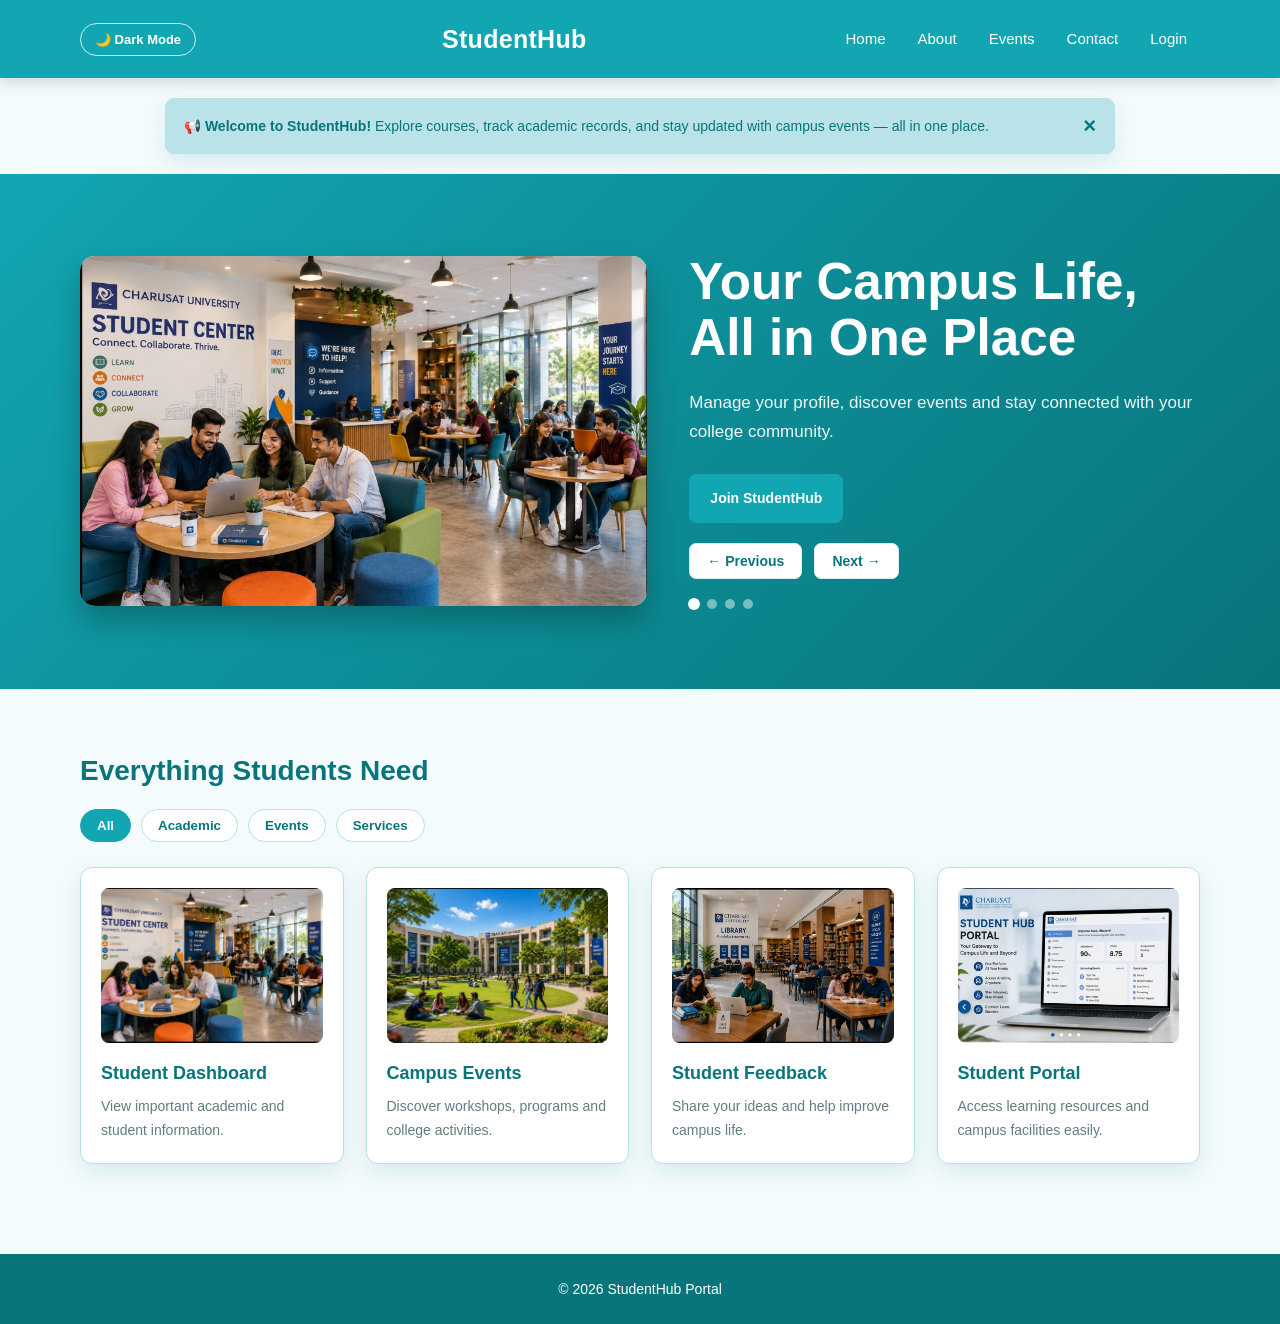
==== commit cce9b860: "Fix About page and dark light mode" ====
--- a/index.html
+++ b/index.html
@@ -19,15 +19,16 @@
 <body>
 
 
-<!-- =====================================================
+<!-- =========================================================
      HEADER
-===================================================== -->
+========================================================= -->
 
 <header class="header">
 
     <div class="container">
 
-        <!-- Dark Mode Button -->
+
+        <!-- Dark / Light Mode Button -->
 
         <button
             id="darkModeBtn"
@@ -43,14 +44,17 @@
         <!-- Website Logo -->
 
         <h2 class="logo">
+
             StudentHub
+
         </h2>
 
 
         <!-- Navigation -->
 
-        <nav class="nav"
-             aria-label="Main navigation">
+        <nav
+            class="nav"
+            aria-label="Main navigation">
 
             <a href="index.html">
                 Home
@@ -80,47 +84,46 @@
 
 
 
-<!-- =====================================================
-     WELCOME MESSAGE
-===================================================== -->
-
-<div class="container">
-
-    <div class="alert"
-         id="alert">
-
-        <span>
-
-            📢
-            <strong>
-                Welcome to StudentHub!
-            </strong>
-
-            Explore courses, track academic records,
-            and stay updated with campus events—all in one place.
-
-        </span>
-
-
-        <button
-            id="closeAlert"
-            class="close-btn"
-            type="button"
-            aria-label="Close welcome message">
-
-            ×
-
-        </button>
-
-    </div>
+<!-- =========================================================
+     WELCOME ALERT
+========================================================= -->
+
+<div
+    class="alert"
+    id="alert">
+
+    <span>
+
+        📢
+
+        <strong>
+            Welcome to StudentHub!
+        </strong>
+
+        Explore courses, track academic records,
+        and stay updated with campus events —
+        all in one place.
+
+    </span>
+
+
+    <button
+        id="closeAlert"
+        class="close-btn"
+        type="button"
+        aria-label="Close welcome message">
+
+        ×
+
+    </button>
 
 </div>
 
 
 
-<!-- =====================================================
-     HERO / IMAGE SLIDER
-===================================================== -->
+<!-- =========================================================
+     HERO SECTION / IMAGE SLIDER
+========================================================= -->
 
 <section class="hero">
 
@@ -129,9 +132,9 @@
         <div class="slider">
 
 
-            <!-- ===============================
+            <!-- =================================================
                  SLIDER IMAGE
-            ================================ -->
+            ================================================== -->
 
             <div class="slider-image-container">
 
@@ -139,16 +142,15 @@
                     id="sliderImage"
                     src="js/images/student%20center.jpeg"
                     alt="Student Center"
-                    class="slider-image"
-                >
+                    class="slider-image">
 
             </div>
 
 
 
-            <!-- ===============================
-                 SLIDER CONTENT
-            ================================ -->
+            <!-- =================================================
+                 HERO CONTENT
+            ================================================== -->
 
             <div class="hero-content">
 
@@ -171,9 +173,7 @@
 
 
 
-                <!-- ===============================
-                     JOIN STUDENTHUB
-                ================================ -->
+                <!-- Join StudentHub -->
 
                 <a
                     href="register.html"
@@ -185,9 +185,9 @@
 
 
 
-                <!-- ===============================
-                     PREVIOUS / NEXT
-                ================================ -->
+                <!-- =================================================
+                     PREVIOUS / NEXT BUTTONS
+                ================================================== -->
 
                 <div class="nav-buttons">
 
@@ -218,34 +218,47 @@
 
 
 
-                <!-- ===============================
-                     SLIDER INDICATORS
-                ================================ -->
+                <!-- =================================================
+                     SLIDER DOTS
+                ================================================== -->
 
                 <div
                     class="slider-dots"
                     aria-label="Slider indicators">
 
+
                     <span
                         class="slider-dot active"
-                        data-slide="0">
+                        data-slide="0"
+                        role="button"
+                        tabindex="0">
                     </span>
+
 
                     <span
                         class="slider-dot"
-                        data-slide="1">
+                        data-slide="1"
+                        role="button"
+                        tabindex="0">
                     </span>
+
 
                     <span
                         class="slider-dot"
-                        data-slide="2">
+                        data-slide="2"
+                        role="button"
+                        tabindex="0">
                     </span>
+
 
                     <span
                         class="slider-dot"
-                        data-slide="3">
+                        data-slide="3"
+                        role="button"
+                        tabindex="0">
                     </span>
 
+
                 </div>
 
 
@@ -259,9 +272,9 @@
 
 
 
-<!-- =====================================================
-     STUDENT SERVICES
-===================================================== -->
+<!-- =========================================================
+     FEATURES / STUDENT SERVICES
+========================================================= -->
 
 <section class="section">
 
@@ -274,9 +287,9 @@
 
 
 
-        <!-- ===============================
+        <!-- =================================================
              FILTER BUTTONS
-        ================================ -->
+        ================================================== -->
 
         <div class="filter-buttons">
 
@@ -326,16 +339,15 @@
 
 
         <!-- =================================================
-             CARDS
+             CARD GRID
         ================================================== -->
 
         <div class="grid">
 
 
-
-            <!-- ===============================
+            <!-- =================================================
                  STUDENT DASHBOARD
-            ================================ -->
+            ================================================== -->
 
             <div
                 class="card"
@@ -345,8 +357,7 @@
                 <img
                     src="js/images/student%20center.jpeg"
                     alt="Student Center"
-                    class="card-img"
-                >
+                    class="card-img">
 
 
                 <h3>
@@ -364,9 +375,9 @@
 
 
 
-            <!-- ===============================
+            <!-- =================================================
                  CAMPUS EVENTS
-            ================================ -->
+            ================================================== -->
 
             <div
                 class="card"
@@ -376,8 +387,7 @@
                 <img
                     src="js/images/charusat%20university.jpeg"
                     alt="CHARUSAT University campus"
-                    class="card-img"
-                >
+                    class="card-img">
 
 
                 <h3>
@@ -395,9 +405,9 @@
 
 
 
-            <!-- ===============================
+            <!-- =================================================
                  STUDENT FEEDBACK
-            ================================ -->
+            ================================================== -->
 
             <div
                 class="card"
@@ -407,8 +417,7 @@
                 <img
                     src="js/images/charusat%20library.jpeg"
                     alt="CHARUSAT Library"
-                    class="card-img"
-                >
+                    class="card-img">
 
 
                 <h3>
@@ -426,9 +435,9 @@
 
 
 
-            <!-- ===============================
+            <!-- =================================================
                  STUDENT PORTAL
-            ================================ -->
+            ================================================== -->
 
             <div
                 class="card"
@@ -438,8 +447,7 @@
                 <img
                     src="js/images/student%20hub%20portal.jpeg"
                     alt="Student Hub Portal"
-                    class="card-img"
-                >
+                    class="card-img">
 
 
                 <h3>
@@ -464,425 +472,28 @@
 
 
 
-<!-- =====================================================
+<!-- =========================================================
      FOOTER
-===================================================== -->
+========================================================= -->
 
 <footer class="footer">
 
     <p>
-        © 2026 StudentHub Portal
+
+        © <span id="year">2026</span>
+        StudentHub Portal
+
     </p>
 
 </footer>
 
 
 
-<!-- =====================================================
+<!-- =========================================================
      JAVASCRIPT
-===================================================== -->
-
-<script>
-
-
-/* =====================================================
-   IMAGE SLIDER DATA
-===================================================== */
-
-const slides = [
-
-    {
-        image: "js/images/student%20center.jpeg",
-
-        title:
-            "Your Campus Life, All in One Place",
-
-        description:
-            "Manage your profile, discover events and stay connected with your college community."
-    },
-
-
-    {
-        image: "js/images/charusat%20university.jpeg",
-
-        title:
-            "Explore Your University",
-
-        description:
-            "Discover your campus, facilities and everything your university has to offer."
-    },
-
-
-    {
-        image: "js/images/charusat%20library.jpeg",
-
-        title:
-            "Learn and Grow",
-
-        description:
-            "Access learning resources and make the most of your academic journey."
-    },
-
-
-    {
-        image: "js/images/student%20hub%20portal.jpeg",
-
-        title:
-            "Everything Students Need",
-
-        description:
-            "Access your student portal, events, feedback and academic information."
-    }
-
-];
-
-
-
-/* =====================================================
-   CURRENT SLIDE
-===================================================== */
-
-let currentSlide = 0;
-
-
-
-/* =====================================================
-   SLIDER ELEMENTS
-===================================================== */
-
-const sliderImage =
-    document.getElementById("sliderImage");
-
-const sliderTitle =
-    document.getElementById("sliderTitle");
-
-const sliderDescription =
-    document.getElementById("sliderDescription");
-
-const prevBtn =
-    document.getElementById("prevBtn");
-
-const nextBtn =
-    document.getElementById("nextBtn");
-
-const sliderDots =
-    document.querySelectorAll(".slider-dot");
-
-
-
-/* =====================================================
-   SHOW SLIDE
-===================================================== */
-
-function showSlide(index) {
-
-
-    /* Move to first slide */
-
-    if (index >= slides.length) {
-
-        currentSlide = 0;
-
-    }
-
-
-    /* Move to last slide */
-
-    if (index < 0) {
-
-        currentSlide = slides.length - 1;
-
-    }
-
-
-    const slide =
-        slides[currentSlide];
-
-
-    /* Change image */
-
-    sliderImage.src =
-        slide.image;
-
-
-    /* Change image alternative text */
-
-    sliderImage.alt =
-        slide.title;
-
-
-    /* Change heading */
-
-    sliderTitle.textContent =
-        slide.title;
-
-
-    /* Change description */
-
-    sliderDescription.textContent =
-        slide.description;
-
-
-
-    /* =================================================
-       UPDATE SLIDER DOTS
-    ================================================== */
-
-    sliderDots.forEach(function (dot, index) {
-
-        dot.classList.remove("active");
-
-
-        if (index === currentSlide) {
-
-            dot.classList.add("active");
-
-        }
-
-    });
-
-}
-
-
-
-/* =====================================================
-   NEXT BUTTON
-===================================================== */
-
-nextBtn.addEventListener(
-    "click",
-    function () {
-
-        currentSlide++;
-
-        showSlide(currentSlide);
-
-    }
-);
-
-
-
-/* =====================================================
-   PREVIOUS BUTTON
-===================================================== */
-
-prevBtn.addEventListener(
-    "click",
-    function () {
-
-        currentSlide--;
-
-        showSlide(currentSlide);
-
-    }
-);
-
-
-
-/* =====================================================
-   SLIDER DOT CLICK
-===================================================== */
-
-sliderDots.forEach(function (dot) {
-
-    dot.addEventListener(
-        "click",
-        function () {
-
-            currentSlide =
-                Number(
-                    dot.getAttribute("data-slide")
-                );
-
-            showSlide(currentSlide);
-
-        }
-    );
-
-});
-
-
-
-/* =====================================================
-   IMPORTANT:
-   NO AUTOMATIC SLIDER
-
-   There is intentionally NO setInterval()
-   here.
-
-   The image changes only when:
-   - Previous is pressed
-   - Next is pressed
-   - A slider dot is pressed
-===================================================== */
-
-
-
-/* =====================================================
-   CARD FILTER
-===================================================== */
-
-const filterButtons =
-    document.querySelectorAll(".filter-btn");
-
-const cards =
-    document.querySelectorAll(".card");
-
-
-filterButtons.forEach(function (button) {
-
-
-    button.addEventListener(
-        "click",
-        function () {
-
-
-            const filter =
-                button.getAttribute(
-                    "data-filter"
-                );
-
-
-
-            /* Remove active class */
-
-            filterButtons.forEach(
-                function (btn) {
-
-                    btn.classList.remove(
-                        "active"
-                    );
-
-                }
-            );
-
-
-            /* Add active class */
-
-            button.classList.add("active");
-
-
-
-            /* Filter cards */
-
-            cards.forEach(
-                function (card) {
-
-
-                    const category =
-                        card.getAttribute(
-                            "data-category"
-                        );
-
-
-                    if (
-                        filter === "all" ||
-                        category === filter
-                    ) {
-
-                        card.style.display =
-                            "block";
-
-                    }
-
-                    else {
-
-                        card.style.display =
-                            "none";
-
-                    }
-
-                }
-            );
-
-        }
-    );
-
-});
-
-
-
-/* =====================================================
-   CLOSE WELCOME MESSAGE
-===================================================== */
-
-const closeAlert =
-    document.getElementById("closeAlert");
-
-
-if (closeAlert) {
-
-    closeAlert.addEventListener(
-        "click",
-        function () {
-
-            const alert =
-                document.getElementById("alert");
-
-
-            if (alert) {
-
-                alert.style.display =
-                    "none";
-
-            }
-
-        }
-    );
-
-}
-
-
-
-/* =====================================================
-   DARK MODE
-===================================================== */
-
-const darkModeBtn =
-    document.getElementById("darkModeBtn");
-
-
-if (darkModeBtn) {
-
-
-    darkModeBtn.addEventListener(
-        "click",
-        function () {
-
-
-            document.body.classList.toggle(
-                "dark-mode"
-            );
-
-
-            /* Change button text */
-
-            if (
-                document.body.classList.contains(
-                    "dark-mode"
-                )
-            ) {
-
-                darkModeBtn.textContent =
-                    "☀️ Light Mode";
-
-            }
-
-            else {
-
-                darkModeBtn.textContent =
-                    "🌙 Dark Mode";
-
-            }
-
-        }
-    );
-
-}
-
-
-
-</script>
+========================================================= -->
+
+<script src="js/script.js"></script>
 
 
 </body>
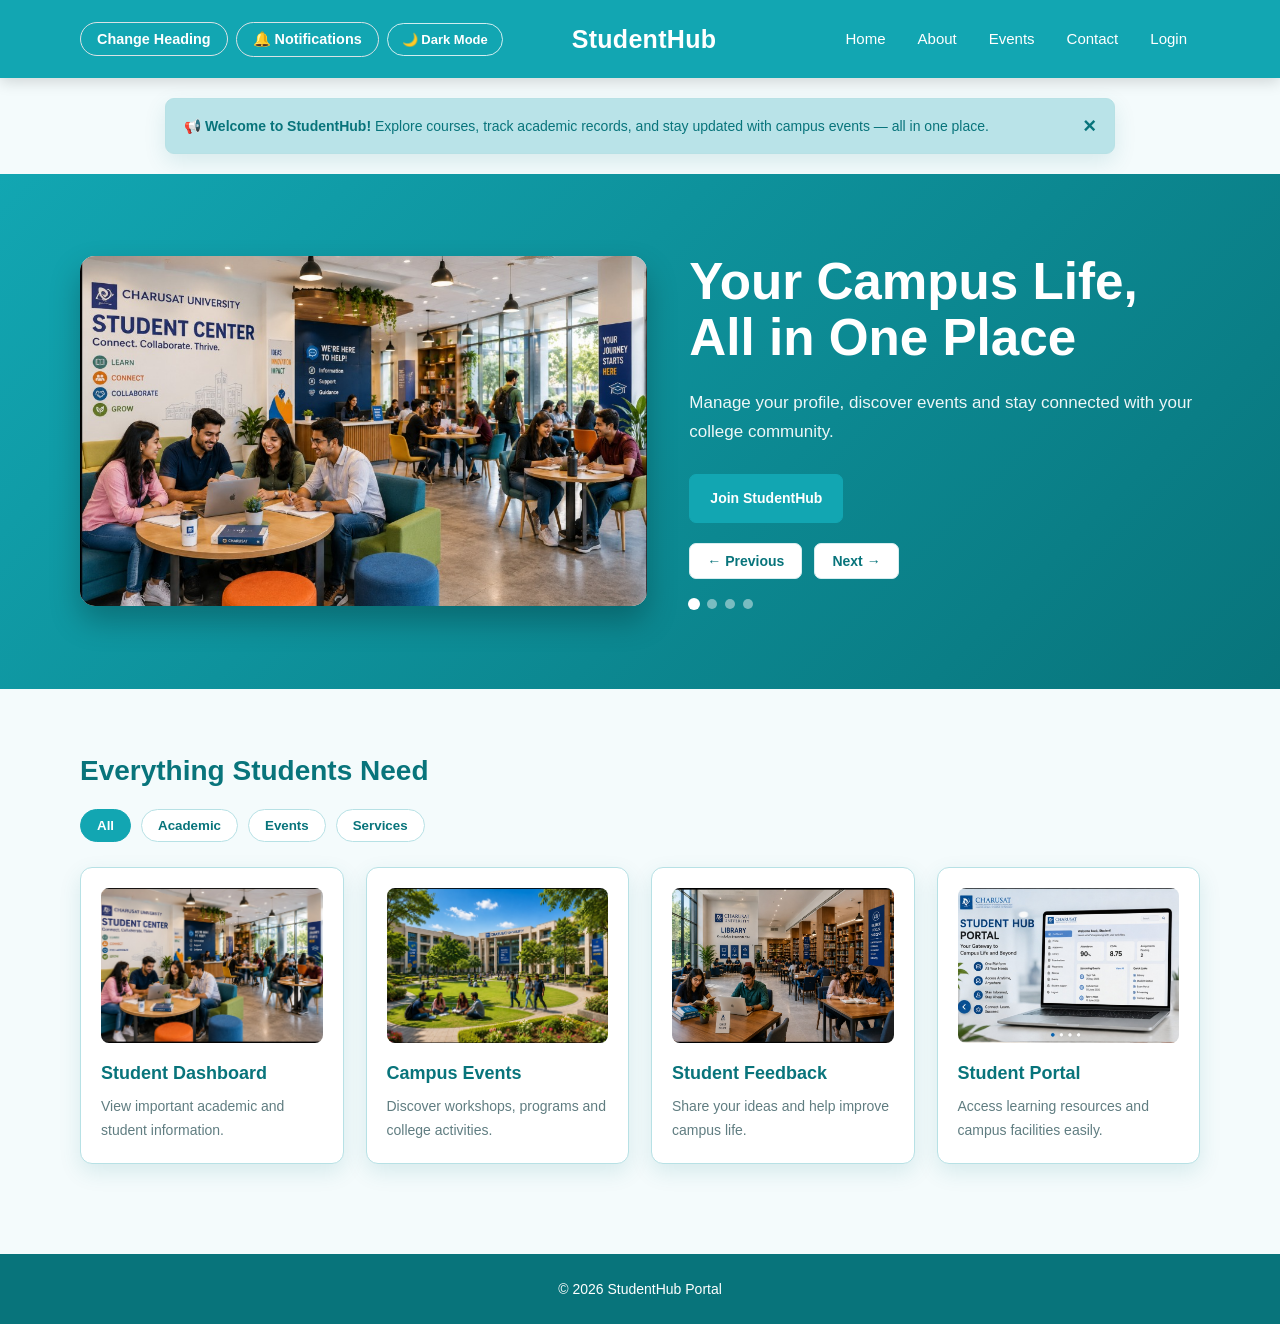
==== commit 948574a3: "Add Hamburger Menu" ====
--- a/index.html
+++ b/index.html
@@ -10,77 +10,217 @@
 
     <title>Home | StudentHub</title>
 
-    <!-- Main CSS -->
     <link rel="stylesheet" href="style.css">
 
 </head>
-
 
 <body>
 
 
 <!-- =========================================================
      HEADER
+     LEFT: Buttons
+     CENTER: StudentHub
+     RIGHT: Navigation
 ========================================================= -->
 
 <header class="header">
 
     <div class="container">
 
-
-        <!-- Dark / Light Mode Button -->
-
-        <button
-            id="darkModeBtn"
-            class="dark-mode-btn"
-            type="button"
-            aria-label="Toggle dark mode">
-
-            🌙 Dark Mode
-
-        </button>
-
-
-        <!-- Website Logo -->
-
-        <h2 class="logo">
+        <!-- LEFT BUTTONS -->
+        <div class="header-buttons">
+
+            <button
+                id="changeHeadingBtn"
+                class="change-heading-btn nav-btn"
+                type="button">
+                Change Heading
+            </button>
+
+            <button
+                id="notificationBtn"
+                class="notification-btn nav-btn"
+                type="button">
+                🔔 Notifications
+            </button>
+
+            <button
+                id="darkModeBtn"
+                class="dark-mode-btn nav-btn"
+                type="button">
+                🌙 Dark Mode
+            </button>
+
+        </div>
+<!-- MOBILE HAMBURGER MENU -->
+<button
+    id="hamburgerBtn"
+    class="hamburger-btn"
+    type="button"
+    aria-label="Open menu">
+    ☰
+</button>
+
+        <!-- CENTER LOGO -->
+        <h2 class="logo" id="logoText">
+
+            <span
+                id="logoIcon"
+                class="logo-icon">
+            </span>
 
             StudentHub
 
         </h2>
 
 
-        <!-- Navigation -->
-
+        <!-- RIGHT NAVIGATION -->
         <nav
             class="nav"
+            id="mainNav"
             aria-label="Main navigation">
 
-            <a href="index.html">
-                Home
-            </a>
-
-            <a href="about.html">
-                About
-            </a>
-
-            <a href="events.html">
-                Events
-            </a>
-
-            <a href="contact.html">
-                Contact
-            </a>
-
-            <a href="login.html">
-                Login
-            </a>
+            <a href="index.html">Home</a>
+
+            <a href="about.html">About</a>
+
+            <a href="events.html">Events</a>
+
+            <a href="contact.html">Contact</a>
+
+            <a href="login.html">Login</a>
 
         </nav>
 
     </div>
 
 </header>
+<!-- =========================================================
+     MOBILE HAMBURGER MENU
+========================================================= -->
+
+<div
+    id="mobileMenu"
+    class="mobile-menu">
+
+    <div class="mobile-menu-header">
+
+        <div class="mobile-menu-logo">
+            StudentHub
+        </div>
+
+        <button
+            id="mobileMenuClose"
+            class="mobile-menu-close"
+            type="button"
+            aria-label="Close menu">
+
+            ×
+
+        </button>
+
+    </div>
+
+
+    <nav
+        class="mobile-nav"
+        aria-label="Mobile navigation">
+
+        <a href="index.html">
+            Home
+        </a>
+
+        <a href="about.html">
+            About
+        </a>
+
+        <a href="events.html">
+            Events
+        </a>
+
+        <a href="contact.html">
+            Contact
+        </a>
+
+        <a href="login.html">
+            Login
+        </a>
+
+    </nav>
+
+</div>
+
+
+
+<!-- =========================================================
+     STUDENT ANNOUNCEMENT BOX
+========================================================= -->
+
+<div
+    id="notificationBox"
+    class="notification-box">
+
+
+    <div class="notification-header">
+
+        <h3>
+            Student Announcements
+        </h3>
+
+
+        <button
+            id="closeNotification"
+            class="notification-close"
+            type="button"
+            aria-label="Close announcements">
+
+            ×
+
+        </button>
+
+    </div>
+
+
+    <div class="announcement-item">
+
+        <strong>
+            📢 Important Notice
+        </strong>
+
+        <p>
+            Mid-semester examination schedule has been updated.
+        </p>
+
+    </div>
+
+
+    <div class="announcement-item">
+
+        <strong>
+            🎓 Event Announcement
+        </strong>
+
+        <p>
+            Techfest registration is now open for students.
+        </p>
+
+    </div>
+
+
+    <div class="announcement-item">
+
+        <strong>
+            📚 Academic Update
+        </strong>
+
+        <p>
+            New study materials are available in the student portal.
+        </p>
+
+    </div>
+
+</div>
 
 
 
@@ -122,7 +262,7 @@
 
 
 <!-- =========================================================
-     HERO SECTION / IMAGE SLIDER
+     HERO / SLIDER
 ========================================================= -->
 
 <section class="hero">
@@ -132,9 +272,7 @@
         <div class="slider">
 
 
-            <!-- =================================================
-                 SLIDER IMAGE
-            ================================================== -->
+            <!-- ================= SLIDER IMAGE ================= -->
 
             <div class="slider-image-container">
 
@@ -148,12 +286,9 @@
 
 
 
-            <!-- =================================================
-                 HERO CONTENT
-            ================================================== -->
+            <!-- ================= HERO CONTENT ================= -->
 
             <div class="hero-content">
-
 
                 <h1 id="sliderTitle">
 
@@ -172,9 +307,6 @@
                 </p>
 
 
-
-                <!-- Join StudentHub -->
-
                 <a
                     href="register.html"
                     class="btn">
@@ -185,12 +317,9 @@
 
 
 
-                <!-- =================================================
-                     PREVIOUS / NEXT BUTTONS
-                ================================================== -->
+                <!-- ================= SLIDER BUTTONS ================= -->
 
                 <div class="nav-buttons">
-
 
                     <button
                         id="prevBtn"
@@ -213,14 +342,11 @@
 
                     </button>
 
-
                 </div>
 
 
 
-                <!-- =================================================
-                     SLIDER DOTS
-                ================================================== -->
+                <!-- ================= SLIDER DOTS ================= -->
 
                 <div
                     class="slider-dots"
@@ -258,10 +384,8 @@
                         tabindex="0">
                     </span>
 
-
                 </div>
 
-
             </div>
 
         </div>
@@ -273,7 +397,7 @@
 
 
 <!-- =========================================================
-     FEATURES / STUDENT SERVICES
+     STUDENT FEATURES
 ========================================================= -->
 
 <section class="section">
@@ -287,9 +411,7 @@
 
 
 
-        <!-- =================================================
-             FILTER BUTTONS
-        ================================================== -->
+        <!-- ================= FILTER BUTTONS ================= -->
 
         <div class="filter-buttons">
 
@@ -333,26 +455,20 @@
 
             </button>
 
-
         </div>
 
 
 
-        <!-- =================================================
-             CARD GRID
-        ================================================== -->
+        <!-- ================= CARDS ================= -->
 
         <div class="grid">
 
 
-            <!-- =================================================
-                 STUDENT DASHBOARD
-            ================================================== -->
+            <!-- CARD 1 -->
 
             <div
                 class="card"
                 data-category="academic">
-
 
                 <img
                     src="js/images/student%20center.jpeg"
@@ -370,19 +486,15 @@
                     student information.
                 </p>
 
-
             </div>
 
 
 
-            <!-- =================================================
-                 CAMPUS EVENTS
-            ================================================== -->
+            <!-- CARD 2 -->
 
             <div
                 class="card"
                 data-category="events">
-
 
                 <img
                     src="js/images/charusat%20university.jpeg"
@@ -400,19 +512,15 @@
                     and college activities.
                 </p>
 
-
             </div>
 
 
 
-            <!-- =================================================
-                 STUDENT FEEDBACK
-            ================================================== -->
+            <!-- CARD 3 -->
 
             <div
                 class="card"
                 data-category="services">
-
 
                 <img
                     src="js/images/charusat%20library.jpeg"
@@ -430,19 +538,15 @@
                     improve campus life.
                 </p>
 
-
             </div>
 
 
 
-            <!-- =================================================
-                 STUDENT PORTAL
-            ================================================== -->
+            <!-- CARD 4 -->
 
             <div
                 class="card"
                 data-category="academic">
-
 
                 <img
                     src="js/images/student%20hub%20portal.jpeg"
@@ -460,9 +564,7 @@
                     and campus facilities easily.
                 </p>
 
-
             </div>
-
 
         </div>
 
@@ -480,22 +582,69 @@
 
     <p>
 
-        © <span id="year">2026</span>
+        © <span id="year">
+            2026
+        </span>
+
         StudentHub Portal
 
     </p>
 
 </footer>
 
-
-
-<!-- =========================================================
-     JAVASCRIPT
-========================================================= -->
+<script>
+
+    const hamburgerBtn =
+        document.getElementById("hamburgerBtn");
+
+    const mobileMenu =
+        document.getElementById("mobileMenu");
+
+    const mobileMenuClose =
+        document.getElementById("mobileMenuClose");
+
+
+    /* OPEN MENU */
+
+    hamburgerBtn.addEventListener("click", function () {
+
+        mobileMenu.classList.add("show");
+
+    });
+
+
+    /* CLOSE MENU */
+
+    mobileMenuClose.addEventListener("click", function () {
+
+        mobileMenu.classList.remove("show");
+
+    });
+
+
+    /* CLOSE MENU WHEN A LINK IS CLICKED */
+
+    const mobileLinks =
+        document.querySelectorAll(".mobile-nav a");
+
+    mobileLinks.forEach(function (link) {
+
+        link.addEventListener("click", function () {
+
+            mobileMenu.classList.remove("show");
+
+        });
+
+    });
+
+</script>
+
 
 <script src="js/script.js"></script>
 
 
+
+
 </body>
 
 </html>
--- a/style.css
+++ b/style.css
@@ -1,13 +1,16 @@
 /* =========================================================
    STUDENTHUB - COMPLETE WEBSITE STYLE
    Blue / Teal Theme
-========================================================= */
-
-/* =========================================================
-   1. THEME COLORS
+   ORIGINAL DESIGN + ADDITIONAL PAGE SUPPORT
+========================================================= */
+
+
+/* =========================================================
+1. THEME COLORS
 ========================================================= */
 
 :root {
+
     --light-blue: #b9e3e8;
     --blue: #12a6b2;
     --dark-blue: #08747b;
@@ -33,17 +36,18 @@
 
 
 /* =========================================================
-   2. DARK MODE
+2. DARK MODE
 ========================================================= */
 
 html[data-theme="dark"] {
+
     --background: #10191c;
     --white: #162327;
 
     --text: #e4f1f3;
     --muted-text: #a9c1c5;
 
-    --light-blue: #234b50;
+    --light-blue: #b9e3e8;;
     --blue: #2bb9c4;
     --dark-blue: #178b95;
 
@@ -60,7 +64,7 @@
 
 
 /* =========================================================
-   3. GLOBAL RESET
+3. GLOBAL RESET
 ========================================================= */
 
 * {
@@ -74,6 +78,7 @@
 }
 
 body {
+
     font-family: Arial, Helvetica, sans-serif;
 
     background: var(--background);
@@ -90,10 +95,11 @@
 
 
 /* =========================================================
-   4. CONTAINER
+4. CONTAINER
 ========================================================= */
 
 .container {
+
     width: 88%;
     max-width: 1120px;
 
@@ -102,10 +108,11 @@
 
 
 /* =========================================================
-   5. HEADER
+5. HEADER
 ========================================================= */
 
 .header {
+
     width: 100%;
 
     background: var(--header-background);
@@ -122,6 +129,7 @@
 }
 
 .header .container {
+
     min-height: 78px;
 
     display: flex;
@@ -135,10 +143,11 @@
 
 
 /* =========================================================
-   6. LOGO
+6. LOGO
 ========================================================= */
 
 .logo {
+
     color: #ffffff;
 
     font-size: 25px;
@@ -148,9 +157,16 @@
     letter-spacing: 0.3px;
 
     white-space: nowrap;
+
+    display: flex;
+
+    align-items: center;
+
+    gap: 8px;
 }
 
 .brand {
+
     color: #ffffff;
 
     text-decoration: none;
@@ -164,12 +180,23 @@
     color: #d9ffff;
 }
 
-
-/* =========================================================
-   7. NAVIGATION
+.logo-icon {
+
+    font-size: 1.2rem;
+
+    display: inline-block;
+
+    transition:
+        transform 0.3s ease;
+}
+
+
+/* =========================================================
+7. NAVIGATION
 ========================================================= */
 
 .nav {
+
     display: flex;
 
     align-items: center;
@@ -180,6 +207,7 @@
 }
 
 .nav a {
+
     color: #ffffff;
 
     text-decoration: none;
@@ -198,6 +226,7 @@
 }
 
 .nav a:hover {
+
     background: rgba(255, 255, 255, 0.18);
 
     color: #ffffff;
@@ -207,14 +236,35 @@
 
 
 /* =========================================================
-   8. DARK MODE BUTTON
+8. HEADER BUTTONS
+========================================================= */
+
+.header-buttons {
+
+    display: flex;
+
+    align-items: center;
+
+    gap: 6px;
+
+    flex-wrap: wrap;
+}
+
+.nav-btn {
+    white-space: nowrap;
+}
+
+
+/* =========================================================
+9. DARK MODE BUTTON
 ========================================================= */
 
 .dark-mode-btn,
 #themeBtn {
+
     background: transparent;
 
-    color: #ffffff;
+    color: white;
 
     border: 1px solid rgba(255, 255, 255, 0.8);
 
@@ -238,19 +288,137 @@
 
 .dark-mode-btn:hover,
 #themeBtn:hover {
-    background: #ffffff;
+
+    background: lightgoldenrodyellow;
 
     color: var(--dark-blue);
 
     transform: translateY(-2px);
 }
 
-
-/* =========================================================
-   9. WELCOME ALERT
+.dark-mode-btn {
+    margin-right: 5px;
+}
+
+
+/* =========================================================
+10. CHANGE HEADING BUTTON
+========================================================= */
+
+.change-heading-btn {
+
+    background-color: transparent;
+
+    color: #ffffff;
+
+    border: 1px solid #d9e2e5;
+
+    padding: 8px 16px;
+
+    font-size: 0.9rem;
+
+    font-weight: 600;
+
+    border-radius: 20px;
+
+    cursor: pointer;
+
+    transition:
+        background-color 0.3s ease,
+        color 0.3s ease,
+        transform 0.2s ease;
+
+    margin-left: 10px;
+}
+
+.change-heading-btn:hover {
+
+    background-color: #FFF9E6;
+
+    color: var(--dark-blue);
+
+    transform: translateY(-1px);
+}
+
+html[data-theme="dark"] .change-heading-btn {
+
+    background-color: #37474f;
+
+    color: #eceff1;
+
+    border-color: #607d85;
+}
+
+html[data-theme="dark"] .change-heading-btn:hover {
+
+    background-color: #455a64;
+
+    color: #ffffff;
+}
+
+
+/* =========================================================
+11. NOTIFICATION BUTTON
+========================================================= */
+
+.notification-btn {
+
+    background-color: transparent;
+
+    color: #ffffff;
+
+    border: 1px solid #d9e2e5;
+
+    padding: 8px 16px;
+
+    font-size: 0.9rem;
+
+    font-weight: 600;
+
+    border-radius: 20px;
+
+    cursor: pointer;
+
+    transition:
+        background-color 0.3s ease,
+        color 0.3s ease,
+        transform 0.2s ease;
+
+    margin-left: 10px;
+
+    white-space: nowrap;
+}
+
+.notification-btn:hover {
+
+    background-color: #FFF9E6;
+
+    color: var(--dark-blue);
+
+    transform: translateY(-1px);
+}
+
+html[data-theme="dark"] .notification-btn {
+
+    color: #ffffff;
+
+    border-color: rgba(255, 255, 255, 0.65);
+}
+
+html[data-theme="dark"] .notification-btn:hover {
+
+    background-color: #455a64;
+
+    color: #ffffff;
+}
+
+
+/* =========================================================
+12. WELCOME ALERT
 ========================================================= */
 
 .alert {
+
     width: 90%;
 
     max-width: 950px;
@@ -283,6 +451,7 @@
 }
 
 .close-btn {
+
     margin-left: auto;
 
     border: none;
@@ -304,10 +473,11 @@
 
 
 /* =========================================================
-   10. HERO
+13. HERO
 ========================================================= */
 
 .hero {
+
     background:
         linear-gradient(
             135deg,
@@ -322,10 +492,46 @@
 
 
 /* =========================================================
-   11. SLIDER
+14. HERO CONTENT
+========================================================= */
+
+.hero-content {
+    padding: 10px 0;
+}
+
+.hero-content h1 {
+
+    color: #ffffff;
+
+    font-size: clamp(34px, 4vw, 52px);
+
+    line-height: 1.1;
+
+    margin-bottom: 22px;
+
+    font-weight: 700;
+}
+
+.hero-content p {
+
+    color: rgba(255, 255, 255, 0.93);
+
+    font-size: 17px;
+
+    line-height: 1.7;
+
+    max-width: 560px;
+
+    margin-bottom: 28px;
+}
+
+
+/* =========================================================
+15. SLIDER
 ========================================================= */
 
 .slider {
+
     display: grid;
 
     grid-template-columns:
@@ -338,6 +544,7 @@
 }
 
 .slider-image-container {
+
     width: 100%;
 
     overflow: hidden;
@@ -351,6 +558,7 @@
 }
 
 .slider-image {
+
     display: block;
 
     width: 100%;
@@ -362,43 +570,11 @@
 
 
 /* =========================================================
-   12. HERO CONTENT
-========================================================= */
-
-.hero-content {
-    padding: 10px 0;
-}
-
-.hero-content h1 {
-    color: #ffffff;
-
-    font-size: clamp(34px, 4vw, 52px);
-
-    line-height: 1.1;
-
-    margin-bottom: 22px;
-
-    font-weight: 700;
-}
-
-.hero-content p {
-    color: rgba(255, 255, 255, 0.93);
-
-    font-size: 17px;
-
-    line-height: 1.7;
-
-    max-width: 560px;
-
-    margin-bottom: 28px;
-}
-
-
-/* =========================================================
-   13. GENERAL BUTTON
+16. GENERAL BUTTON
 ========================================================= */
 
 .btn {
+
     display: inline-block;
 
     padding: 12px 20px;
@@ -426,6 +602,7 @@
 }
 
 .btn:hover {
+
     background: var(--dark-blue);
 
     border-color: var(--dark-blue);
@@ -440,10 +617,11 @@
 
 
 /* =========================================================
-   14. PREVIOUS / NEXT BUTTONS
+17. PREVIOUS / NEXT BUTTONS
 ========================================================= */
 
 .nav-buttons {
+
     display: flex;
 
     gap: 12px;
@@ -452,6 +630,7 @@
 }
 
 .btn-nav {
+
     background: #ffffff;
 
     color: var(--dark-blue);
@@ -466,6 +645,7 @@
 }
 
 .btn-nav:hover {
+
     background: var(--light-blue);
 
     color: var(--dark-blue);
@@ -477,10 +657,11 @@
 
 
 /* =========================================================
-   15. SLIDER DOTS
+18. SLIDER DOTS
 ========================================================= */
 
 .slider-dots {
+
     display: flex;
 
     gap: 8px;
@@ -489,6 +670,7 @@
 }
 
 .slider-dot {
+
     width: 10px;
 
     height: 10px;
@@ -505,6 +687,7 @@
 }
 
 .slider-dot.active {
+
     background: #ffffff;
 
     transform: scale(1.2);
@@ -512,7 +695,7 @@
 
 
 /* =========================================================
-   16. SECTION
+19. SECTION
 ========================================================= */
 
 .section {
@@ -521,6 +704,7 @@
 
 .section h1,
 .section h2 {
+
     color: var(--dark-blue);
 
     font-size: 28px;
@@ -536,6 +720,7 @@
 }
 
 .section > p {
+
     color: var(--muted-text);
 
     margin-bottom: 25px;
@@ -543,10 +728,11 @@
 
 
 /* =========================================================
-   17. FILTER BUTTONS
+20. FILTER BUTTONS
 ========================================================= */
 
 .filter-buttons {
+
     display: flex;
 
     flex-wrap: wrap;
@@ -557,6 +743,7 @@
 }
 
 .filter-btn {
+
     background: var(--white);
 
     color: var(--dark-blue);
@@ -579,6 +766,7 @@
 }
 
 .filter-btn.active {
+
     background: var(--blue);
 
     color: #ffffff;
@@ -588,10 +776,11 @@
 
 
 /* =========================================================
-   18. CARD GRID
+21. CARD GRID
 ========================================================= */
 
 .grid {
+
     display: grid;
 
     grid-template-columns:
@@ -600,12 +789,25 @@
     gap: 22px;
 }
 
-
-/* =========================================================
-   19. CARDS
+.grid-2 {
+
+    display: grid;
+
+    grid-template-columns:
+        repeat(2, minmax(0, 1fr));
+
+    gap: 22px;
+
+    margin: 22px 0;
+}
+
+
+/* =========================================================
+22. CARDS
 ========================================================= */
 
 .card {
+
     background: var(--white);
 
     border: 1px solid var(--border);
@@ -624,6 +826,7 @@
 }
 
 .card:hover {
+
     transform: translateY(-5px);
 
     box-shadow:
@@ -631,6 +834,7 @@
 }
 
 .card-img {
+
     width: 100%;
 
     height: 155px;
@@ -645,6 +849,7 @@
 }
 
 .card h3 {
+
     color: var(--dark-blue);
 
     font-size: 18px;
@@ -657,6 +862,7 @@
 }
 
 .card p {
+
     color: var(--muted-text);
 
     font-size: 14px;
@@ -666,10 +872,11 @@
 
 
 /* =========================================================
-   20. FORMS
+23. FORMS
 ========================================================= */
 
 .form-card {
+
     max-width: 550px;
 
     margin: 55px auto;
@@ -686,6 +893,7 @@
 }
 
 .form-card h2 {
+
     color: var(--dark-blue);
 
     margin-bottom: 22px;
@@ -699,7 +907,7 @@
 
 
 /* =========================================================
-   21. FORM FIELDS
+24. FORM FIELDS
 ========================================================= */
 
 .field {
@@ -707,6 +915,7 @@
 }
 
 .field label {
+
     display: block;
 
     margin-bottom: 6px;
@@ -721,6 +930,7 @@
 .field input,
 .field select,
 .field textarea {
+
     width: 100%;
 
     padding: 11px 12px;
@@ -747,6 +957,7 @@
 .field input:focus,
 .field select:focus,
 .field textarea:focus {
+
     border-color: var(--blue);
 
     box-shadow:
@@ -754,6 +965,7 @@
 }
 
 .field textarea {
+
     min-height: 120px;
 
     resize: vertical;
@@ -761,10 +973,11 @@
 
 
 /* =========================================================
-   22. LOGIN PAGE
+25. LOGIN PAGE
 ========================================================= */
 
 .login-page {
+
     min-height: calc(100vh - 78px);
 
     display: flex;
@@ -777,6 +990,7 @@
 }
 
 .login-card {
+
     width: 100%;
 
     max-width: 430px;
@@ -793,6 +1007,7 @@
 }
 
 .login-card h1 {
+
     text-align: center;
 
     color: var(--dark-blue);
@@ -805,6 +1020,7 @@
 }
 
 .login-subtitle {
+
     text-align: center;
 
     color: var(--muted-text);
@@ -813,18 +1029,21 @@
 }
 
 .login-card .btn {
+
     width: 100%;
 
     margin-top: 5px;
 }
 
 .login-links {
+
     text-align: center;
 
     margin-top: 20px;
 }
 
 .login-links a {
+
     color: var(--dark-blue);
 
     text-decoration: none;
@@ -833,6 +1052,7 @@
 }
 
 .login-links a:hover {
+
     color: var(--blue);
 
     text-decoration: underline;
@@ -840,10 +1060,70 @@
 
 
 /* =========================================================
-   23. EVENTS
+26. REGISTER PAGE
+========================================================= */
+
+.register-page {
+
+    min-height: calc(100vh - 78px);
+
+    display: flex;
+
+    justify-content: center;
+
+    align-items: center;
+
+    padding: 45px 20px;
+}
+
+.register-card {
+
+    width: 100%;
+
+    max-width: 550px;
+
+    background: var(--white);
+
+    border: 1px solid var(--border);
+
+    border-radius: 15px;
+
+    padding: 32px;
+
+    box-shadow: var(--shadow);
+}
+
+.register-card h1,
+.register-card h2 {
+
+    text-align: center;
+
+    color: var(--dark-blue);
+
+    margin-bottom: 10px;
+}
+
+html[data-theme="dark"] .register-card h1,
+html[data-theme="dark"] .register-card h2 {
+    color: var(--blue);
+}
+
+.register-subtitle {
+
+    text-align: center;
+
+    color: var(--muted-text);
+
+    margin-bottom: 25px;
+}
+
+
+/* =========================================================
+27. EVENTS
 ========================================================= */
 
 .events-grid {
+
     display: grid;
 
     grid-template-columns:
@@ -855,6 +1135,7 @@
 }
 
 .event-card {
+
     background: var(--white);
 
     border: 1px solid var(--border);
@@ -871,6 +1152,7 @@
 }
 
 .event-card:hover {
+
     transform: translateY(-5px);
 
     box-shadow:
@@ -878,6 +1160,7 @@
 }
 
 .event-card h3 {
+
     color: var(--dark-blue);
 
     font-size: 20px;
@@ -890,12 +1173,14 @@
 }
 
 .event-card p {
+
     color: var(--muted-text);
 
     margin-bottom: 8px;
 }
 
 .event-date {
+
     display: inline-block;
 
     background: var(--light-blue);
@@ -915,10 +1200,36 @@
 
 
 /* =========================================================
-   24. CONTACT PAGE
-========================================================= */
+28. CONTACT PAGE
+========================================================= */
+
+.contact-section {
+    min-height: 500px;
+}
+
+.contact-heading {
+
+    text-align: center;
+
+    max-width: 700px;
+
+    margin: 0 auto 30px;
+}
+
+.contact-heading h1 {
+
+    color: var(--dark-blue);
+
+    margin-bottom: 10px;
+}
+
+.contact-heading p {
+
+    color: var(--muted-text);
+}
 
 .contact-wrapper {
+
     display: grid;
 
     grid-template-columns:
@@ -934,6 +1245,7 @@
 }
 
 .contact-info {
+
     background: var(--white);
 
     border: 1px solid var(--border);
@@ -946,6 +1258,7 @@
 }
 
 .contact-info h2 {
+
     color: var(--dark-blue);
 
     margin-bottom: 15px;
@@ -956,21 +1269,380 @@
 }
 
 .contact-info p {
+
     color: var(--muted-text);
 
     margin-bottom: 16px;
 }
 
-.contact-info strong {
-    color: var(--text);
-}
-
-
-/* =========================================================
-   25. FOOTER
+.contact-description {
+    line-height: 1.7;
+}
+
+.contact-item {
+
+    display: flex;
+
+    align-items: flex-start;
+
+    gap: 14px;
+
+    margin-top: 22px;
+
+    padding-bottom: 15px;
+
+    border-bottom: 1px solid var(--border);
+}
+
+.contact-item:last-child {
+    border-bottom: none;
+}
+
+.contact-icon {
+
+    width: 42px;
+
+    height: 42px;
+
+    display: flex;
+
+    align-items: center;
+
+    justify-content: center;
+
+    background: var(--light-blue);
+
+    border-radius: 50%;
+
+    font-size: 20px;
+
+    flex-shrink: 0;
+}
+
+.contact-item h3 {
+
+    color: var(--dark-blue);
+
+    margin-bottom: 3px;
+}
+
+html[data-theme="dark"] .contact-item h3 {
+    color: var(--blue);
+}
+
+.contact-form {
+
+    background: var(--white);
+
+    border: 1px solid var(--border);
+
+    border-radius: 14px;
+
+    padding: 30px;
+
+    box-shadow: var(--shadow);
+}
+
+.contact-form h2 {
+
+    color: var(--dark-blue);
+
+    margin-bottom: 8px;
+}
+
+html[data-theme="dark"] .contact-form h2 {
+    color: var(--blue);
+}
+
+.form-description {
+
+    color: var(--muted-text);
+
+    margin-bottom: 22px;
+}
+
+.contact-submit {
+    width: 100%;
+}
+
+
+/* =========================================================
+29. PROFILE
+========================================================= */
+
+.profile-page {
+
+    min-height: 500px;
+
+    padding: 50px 0;
+}
+
+.profile-card {
+
+    max-width: 650px;
+
+    margin: 0 auto;
+
+    background: var(--white);
+
+    border: 1px solid var(--border);
+
+    border-radius: 14px;
+
+    padding: 32px;
+
+    box-shadow: var(--shadow);
+}
+
+.profile-card h1,
+.profile-card h2 {
+
+    color: var(--dark-blue);
+
+    margin-bottom: 20px;
+}
+
+html[data-theme="dark"] .profile-card h1,
+html[data-theme="dark"] .profile-card h2 {
+    color: var(--blue);
+}
+
+
+/* =========================================================
+30. FEEDBACK
+========================================================= */
+
+.feedback-page {
+
+    min-height: 500px;
+
+    padding: 40px 0;
+}
+
+.feedback-card {
+
+    max-width: 600px;
+
+    margin: 0 auto;
+
+    background: var(--white);
+
+    border: 1px solid var(--border);
+
+    border-radius: 14px;
+
+    padding: 32px;
+
+    box-shadow: var(--shadow);
+}
+
+.feedback-card h1,
+.feedback-card h2 {
+
+    color: var(--dark-blue);
+
+    margin-bottom: 20px;
+}
+
+html[data-theme="dark"] .feedback-card h1,
+html[data-theme="dark"] .feedback-card h2 {
+    color: var(--blue);
+}
+
+
+/* =========================================================
+31. FAQ
+========================================================= */
+
+.faq-grid {
+
+    display: grid;
+
+    grid-template-columns:
+        repeat(2, minmax(0, 1fr));
+
+    gap: 22px;
+
+    margin-top: 30px;
+}
+
+.faq-card {
+
+    background: var(--white);
+
+    border: 1px solid var(--border);
+
+    border-radius: 12px;
+
+    padding: 22px;
+
+    box-shadow: var(--shadow);
+
+    transition:
+        transform var(--transition),
+        box-shadow var(--transition);
+}
+
+.faq-card:hover {
+
+    transform: translateY(-4px);
+
+    box-shadow:
+        0 12px 28px rgba(8, 116, 123, 0.20);
+}
+
+.faq-card h3 {
+
+    color: var(--dark-blue);
+
+    margin-bottom: 10px;
+}
+
+html[data-theme="dark"] .faq-card h3 {
+    color: var(--blue);
+}
+
+.faq-card p {
+
+    color: var(--muted-text);
+
+    font-size: 14px;
+}
+
+
+/* =========================================================
+32. DASHBOARD
+========================================================= */
+
+.stats {
+
+    display: grid;
+
+    grid-template-columns:
+        repeat(4, minmax(0, 1fr));
+
+    gap: 20px;
+
+    margin: 30px 0;
+}
+
+.stat {
+
+    background: var(--white);
+
+    border: 1px solid var(--border);
+
+    border-radius: 12px;
+
+    padding: 25px;
+
+    text-align: center;
+
+    box-shadow: var(--shadow);
+
+    transition:
+        transform var(--transition),
+        box-shadow var(--transition);
+}
+
+.stat:hover {
+
+    transform: translateY(-4px);
+
+    box-shadow:
+        0 12px 28px rgba(8, 116, 123, 0.20);
+}
+
+.stat h2 {
+
+    color: var(--dark-blue);
+
+    font-size: 32px;
+
+    margin-bottom: 5px;
+}
+
+html[data-theme="dark"] .stat h2 {
+    color: var(--blue);
+}
+
+.stat p {
+
+    color: var(--muted-text);
+
+    font-size: 14px;
+}
+
+
+/* =========================================================
+33. ABOUT PAGE
+========================================================= */
+
+.stats-container {
+
+    display: grid;
+
+    grid-template-columns:
+        repeat(3, minmax(0, 1fr));
+
+    gap: 18px;
+
+    margin-top: 20px;
+}
+
+.stat-box {
+
+    background: var(--light-blue);
+
+    border: 1px solid var(--border);
+
+    border-radius: 10px;
+
+    padding: 20px;
+
+    text-align: center;
+}
+
+.stat-box h3 {
+
+    color: var(--dark-blue);
+
+    margin-bottom: 8px;
+}
+
+.stat-box p {
+
+    color: var(--muted-text);
+}
+
+
+/* =========================================================
+34. ADMIN PANEL
+========================================================= */
+
+.admin-panel {
+
+    padding: 50px 0;
+}
+
+.admin-title {
+
+    color: var(--dark-blue);
+
+    margin-bottom: 25px;
+}
+
+html[data-theme="dark"] .admin-title {
+    color: var(--blue);
+}
+
+
+/* =========================================================
+35. FOOTER
 ========================================================= */
 
 .footer {
+
     background: var(--footer-background);
 
     color: #ffffff;
@@ -983,6 +1655,7 @@
 }
 
 .footer p {
+
     margin: 0;
 
     font-size: 14px;
@@ -990,7 +1663,7 @@
 
 
 /* =========================================================
-   26. GENERAL LINKS
+36. GENERAL LINKS
 ========================================================= */
 
 a {
@@ -1003,10 +1676,11 @@
 
 
 /* =========================================================
-   27. TABLE
+37. TABLE
 ========================================================= */
 
 table {
+
     width: 100%;
 
     border-collapse: collapse;
@@ -1022,6 +1696,7 @@
 
 th,
 td {
+
     padding: 12px 14px;
 
     border: 1px solid var(--border);
@@ -1030,6 +1705,7 @@
 }
 
 th {
+
     background: var(--blue);
 
     color: #ffffff;
@@ -1045,12 +1721,318 @@
 
 
 /* =========================================================
-   28. RESPONSIVE - TABLET
+38. NOTIFICATION BOX
+========================================================= */
+
+.notification-box {
+
+    display: none;
+
+    position: fixed;
+
+    top: 88px;
+
+    right: 6%;
+
+    width: 360px;
+
+    max-width: calc(100vw - 30px);
+
+    background: var(--white);
+
+    color: var(--text);
+
+    border: 1px solid var(--border);
+
+    border-radius: 12px;
+
+    padding: 18px;
+
+    box-shadow:
+        0 10px 30px rgba(0, 0, 0, 0.22);
+
+    z-index: 2000;
+}
+
+.notification-box.show {
+    display: block;
+}
+
+.notification-header {
+
+    display: flex;
+
+    align-items: center;
+
+    justify-content: space-between;
+
+    gap: 12px;
+
+    border-bottom: 1px solid var(--border);
+
+    padding-bottom: 10px;
+
+    margin-bottom: 8px;
+}
+
+.notification-header h3 {
+
+    color: var(--dark-blue);
+
+    font-size: 18px;
+
+    margin: 0;
+}
+
+html[data-theme="dark"] .notification-header h3 {
+    color: var(--blue);
+}
+
+.notification-close {
+
+    background: transparent;
+
+    color: var(--muted-text);
+
+    border: none;
+
+    font-size: 24px;
+
+    line-height: 1;
+
+    cursor: pointer;
+
+    padding: 2px 6px;
+
+    border-radius: 5px;
+}
+
+.notification-close:hover {
+
+    background: var(--light-blue);
+
+    color: var(--dark-blue);
+}
+
+.announcement-item {
+
+    padding: 12px 0;
+
+    border-bottom: 1px solid var(--border);
+}
+
+.announcement-item:last-child {
+
+    border-bottom: none;
+
+    padding-bottom: 2px;
+}
+
+.announcement-item strong {
+
+    color: var(--dark-blue);
+
+    font-size: 14px;
+}
+
+html[data-theme="dark"] .announcement-item strong {
+    color: var(--blue);
+}
+
+.announcement-item p {
+
+    color: var(--muted-text);
+
+    font-size: 13px;
+
+    line-height: 1.5;
+
+    margin: 5px 0 0;
+}
+
+
+/* =========================================================
+39. HAMBURGER BUTTON
+========================================================= */
+
+.hamburger-btn {
+
+    display: none;
+
+    background: transparent;
+
+    color: #ffffff;
+
+    border: 1px solid rgba(255, 255, 255, 0.8);
+
+    border-radius: 8px;
+
+    font-size: 24px;
+
+    font-weight: bold;
+
+    width: 44px;
+
+    height: 40px;
+
+    padding: 0;
+
+    cursor: pointer;
+
+    align-items: center;
+
+    justify-content: center;
+
+    z-index: 10001;
+
+    position: relative;
+}
+
+.hamburger-btn:hover {
+
+    background: rgba(255, 255, 255, 0.18);
+
+    color: #ffffff;
+}
+
+
+/* =========================================================
+40. MOBILE MENU
+========================================================= */
+
+.mobile-menu {
+
+    display: none;
+
+    position: fixed;
+
+    top: 0;
+
+    left: 0;
+
+    width: 100%;
+
+    height: 100vh;
+
+    background: var(--white);
+
+    z-index: 9999;
+
+    overflow-y: auto;
+
+    box-shadow:
+        0 10px 30px rgba(0, 0, 0, 0.25);
+}
+
+.mobile-menu.show {
+    display: block;
+}
+
+.mobile-menu-header {
+
+    background: var(--header-background);
+
+    color: #ffffff;
+
+    min-height: 70px;
+
+    padding: 15px 20px;
+
+    display: flex;
+
+    align-items: center;
+
+    justify-content: space-between;
+}
+
+.mobile-menu-logo {
+
+    display: flex;
+
+    align-items: center;
+
+    gap: 8px;
+
+    font-size: 22px;
+
+    font-weight: 700;
+}
+
+.mobile-menu-close {
+
+    background: transparent;
+
+    color: #ffffff;
+
+    border: 1px solid rgba(255,255,255,0.8);
+
+    width: 40px;
+
+    height: 40px;
+
+    border-radius: 8px;
+
+    font-size: 28px;
+
+    cursor: pointer;
+}
+
+.mobile-nav {
+
+    display: flex;
+
+    flex-direction: column;
+
+    padding: 25px 20px;
+
+    gap: 10px;
+}
+
+.mobile-nav a {
+
+    display: block;
+
+    width: 100%;
+
+    padding: 13px 15px;
+
+    background: var(--light-blue);
+
+    color: var(--dark-blue);
+
+    text-decoration: none;
+
+    text-align: center;
+
+    border-radius: 8px;
+
+    font-weight: 600;
+
+    border: 1px solid var(--border);
+
+    transition:
+        background-color var(--transition),
+        transform var(--transition);
+}
+
+.mobile-nav a:hover {
+
+    background: var(--blue);
+
+    color: #ffffff;
+
+    transform: translateY(-2px);
+}
+
+
+/* =========================================================
+41. RESPONSIVE - TABLET
 ========================================================= */
 
 @media (max-width: 900px) {
 
     .header .container {
+
         flex-wrap: wrap;
 
         justify-content: center;
@@ -1069,6 +2051,7 @@
     }
 
     .nav {
+
         order: 2;
 
         width: 100%;
@@ -1079,6 +2062,7 @@
     }
 
     .slider {
+
         grid-template-columns: 1fr;
 
         gap: 30px;
@@ -1089,6 +2073,7 @@
     }
 
     .hero-content p {
+
         margin-left: auto;
 
         margin-right: auto;
@@ -1103,11 +2088,13 @@
     }
 
     .grid {
+
         grid-template-columns:
             repeat(2, minmax(0, 1fr));
     }
 
     .events-grid {
+
         grid-template-columns:
             repeat(2, minmax(0, 1fr));
     }
@@ -1115,11 +2102,107 @@
     .contact-wrapper {
         grid-template-columns: 1fr;
     }
-}
-
-
-/* =========================================================
-   29. RESPONSIVE - MOBILE
+
+    .stats {
+
+        grid-template-columns:
+            repeat(2, minmax(0, 1fr));
+    }
+
+    .stats-container {
+
+        grid-template-columns:
+            repeat(2, minmax(0, 1fr));
+    }
+
+    .faq-grid {
+
+        grid-template-columns: 1fr;
+    }
+
+    .grid-2 {
+
+        grid-template-columns: 1fr;
+    }
+}
+
+
+/* =========================================================
+42. MOBILE - 700PX
+========================================================= */
+
+@media (max-width: 700px) {
+
+    .header {
+
+        position: relative;
+
+        z-index: 10000;
+    }
+
+    .header .container {
+
+        flex-wrap: wrap;
+
+        position: relative;
+
+        min-height: auto;
+
+        padding: 15px 0;
+    }
+
+    .hamburger-btn {
+
+        display: flex;
+
+        order: 0;
+
+        flex-shrink: 0;
+    }
+
+    .logo {
+
+        order: 1;
+
+        margin-left: auto;
+
+        margin-right: auto;
+    }
+
+    .header-buttons {
+
+        order: 2;
+
+        width: 100%;
+
+        display: flex;
+
+        flex-wrap: wrap;
+
+        justify-content: center;
+
+        gap: 8px;
+
+        margin-top: 8px;
+    }
+
+    .nav {
+
+        display: none !important;
+    }
+
+    .mobile-menu {
+        display: none;
+    }
+
+    .mobile-menu.show {
+        display: block;
+    }
+}
+
+
+/* =========================================================
+43. MOBILE - 520PX
 ========================================================= */
 
 @media (max-width: 520px) {
@@ -1129,32 +2212,58 @@
     }
 
     .header .container {
-        flex-direction: column;
+
+        flex-direction: row;
 
         min-height: auto;
 
         padding: 15px 0;
+
+        gap: 8px;
+    }
+
+    .hamburger-btn {
+
+        display: flex;
+
+        font-size: 25px;
+
+        flex-shrink: 0;
     }
 
     .logo {
-        font-size: 23px;
-    }
-
-    .nav {
-        gap: 2px;
-    }
-
-    .nav a {
-        font-size: 13px;
-
-        padding: 7px 8px;
-    }
-
+
+        font-size: 22px;
+
+        margin-left: auto;
+
+        margin-right: auto;
+    }
+
+    .header-buttons {
+
+        width: 100%;
+
+        justify-content: center;
+
+        gap: 6px;
+    }
+
+    .change-heading-btn,
+    .notification-btn,
     .dark-mode-btn {
+
         font-size: 12px;
+
+        padding: 7px 10px;
+
+        margin-left: 0;
+
+        margin-right: 0;
     }
 
     .alert {
+
         width: 92%;
 
         padding: 12px;
@@ -1175,6 +2284,7 @@
     }
 
     .hero-content h1 {
+
         font-size: 30px;
 
         line-height: 1.2;
@@ -1185,6 +2295,7 @@
     }
 
     .nav-buttons {
+
         flex-direction: row;
 
         justify-content: center;
@@ -1207,6 +2318,11 @@
 
     .grid,
     .events-grid {
+
+        grid-template-columns: 1fr;
+    }
+
+    .grid-2 {
         grid-template-columns: 1fr;
     }
 
@@ -1215,7 +2331,13 @@
     }
 
     .form-card,
-    .login-card {
+    .login-card,
+    .register-card,
+    .profile-card,
+    .feedback-card,
+    .contact-form,
+    .contact-info {
+
         width: 100%;
 
         margin: 30px auto;
@@ -1223,7 +2345,9 @@
         padding: 22px;
     }
 
-    .login-page {
+    .login-page,
+    .register-page {
+
         padding: 25px 15px;
     }
 
@@ -1231,19 +2355,73 @@
         margin: 30px auto;
     }
 
+    .contact-item {
+        align-items: flex-start;
+    }
+
+    .stats {
+
+        grid-template-columns: 1fr;
+
+        gap: 15px;
+    }
+
+    .stats-container {
+
+        grid-template-columns: 1fr;
+    }
+
+    .faq-grid {
+        grid-template-columns: 1fr;
+    }
+
     .footer {
         padding: 20px 10px;
     }
-}
-
-
-/* =========================================================
-   30. VERY SMALL MOBILE
+
+    table {
+
+        display: block;
+
+        overflow-x: auto;
+
+        white-space: nowrap;
+    }
+
+    .notification-box {
+
+        top: 170px;
+
+        right: 4%;
+
+        width: 92%;
+
+        max-width: 360px;
+    }
+}
+
+
+/* =========================================================
+44. VERY SMALL MOBILE
 ========================================================= */
 
 @media (max-width: 360px) {
 
+    .logo {
+        font-size: 20px;
+    }
+
+    .hamburger-btn {
+
+        width: 40px;
+
+        height: 38px;
+
+        font-size: 22px;
+    }
+
     .nav a {
+
         font-size: 12px;
 
         padding: 6px;
@@ -1260,4 +2438,134 @@
     .btn {
         padding: 10px 14px;
     }
+
+    .header-buttons {
+        gap: 4px;
+    }
+
+    .dark-mode-btn,
+    .change-heading-btn,
+    .notification-btn {
+
+        font-size: 11px;
+
+        padding: 6px 8px;
+    }
+
+    .notification-box {
+        top: 175px;
+    }
+}
+
+/* =========================================================
+   UNIFIED HEADER LAYOUT
+   Same layout as Contact page
+   ========================================================= */
+
+.header .container {
+    display: grid;
+    grid-template-columns: 1fr auto 1fr;
+    align-items: center;
+    gap: 20px;
+}
+
+
+/* LEFT SIDE BUTTONS */
+
+.header-buttons {
+    display: flex;
+    align-items: center;
+    justify-content: flex-start;
+    gap: 8px;
+}
+
+
+/* CENTER LOGO */
+
+.logo {
+    justify-self: center;
+    white-space: nowrap;
+}
+
+
+/* RIGHT SIDE NAVIGATION */
+
+.header .nav {
+    justify-self: end;
+
+    display: flex;
+    align-items: center;
+    justify-content: flex-end;
+
+    gap: 6px;
+}
+
+
+/* Remove old button spacing */
+
+.change-heading-btn,
+.notification-btn,
+.dark-mode-btn {
+    margin-left: 0;
+    margin-right: 0;
+}
+
+
+/* =========================================================
+   TABLET
+   ========================================================= */
+
+@media (max-width: 900px) {
+
+    .header .container {
+        display: flex;
+        flex-wrap: wrap;
+        justify-content: center;
+    }
+
+    .header-buttons {
+        order: 0;
+        justify-content: center;
+        width: 100%;
+    }
+
+    .logo {
+        order: 1;
+    }
+
+    .header .nav {
+        order: 2;
+        width: 100%;
+        justify-content: center;
+    }
+
+}
+
+
+/* =========================================================
+   MOBILE
+   ========================================================= */
+
+@media (max-width: 700px) {
+
+    .header .container {
+        display: flex;
+        flex-direction: column;
+        align-items: center;
+    }
+
+    .header-buttons {
+        width: 100%;
+        justify-content: center;
+        flex-wrap: wrap;
+        order: 0;
+    }
+
+    .logo {
+        order: 1;
+    }
+
+    .header .nav {
+    display: none !important;
+}
 }
